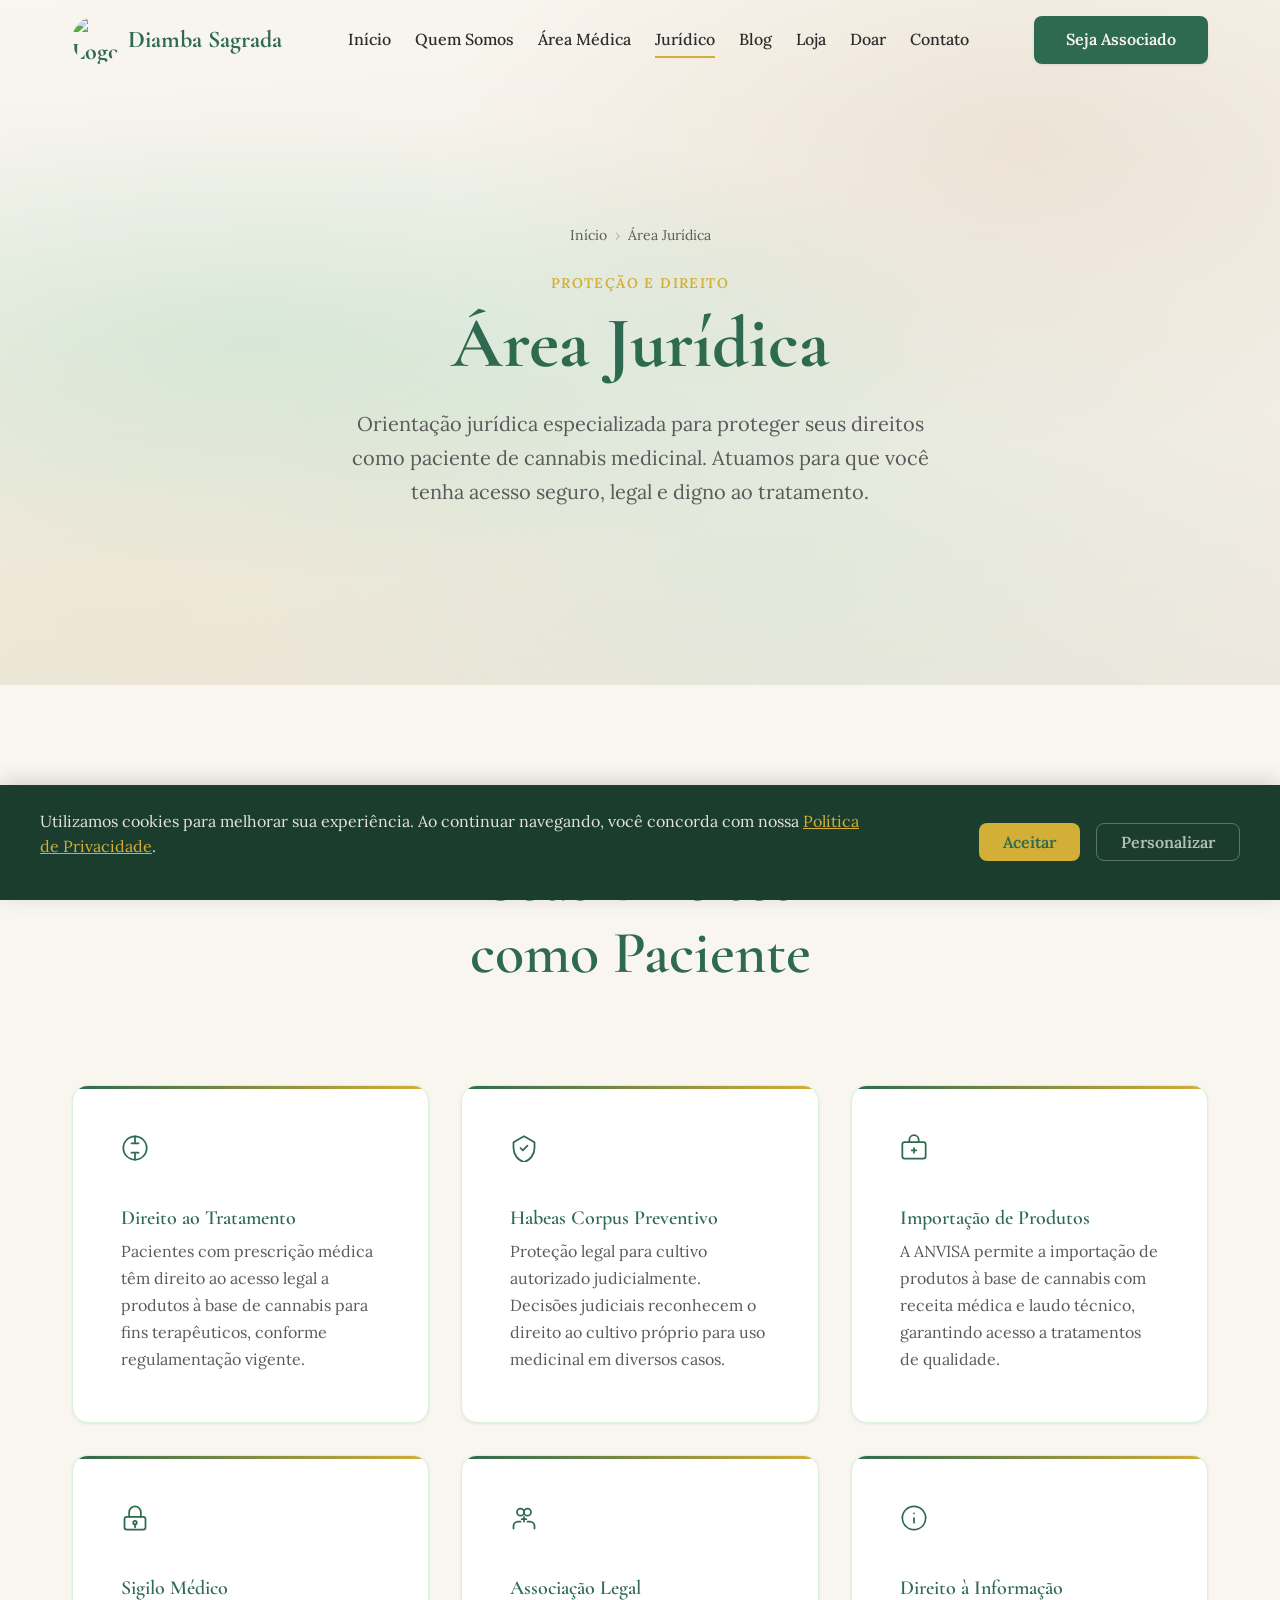
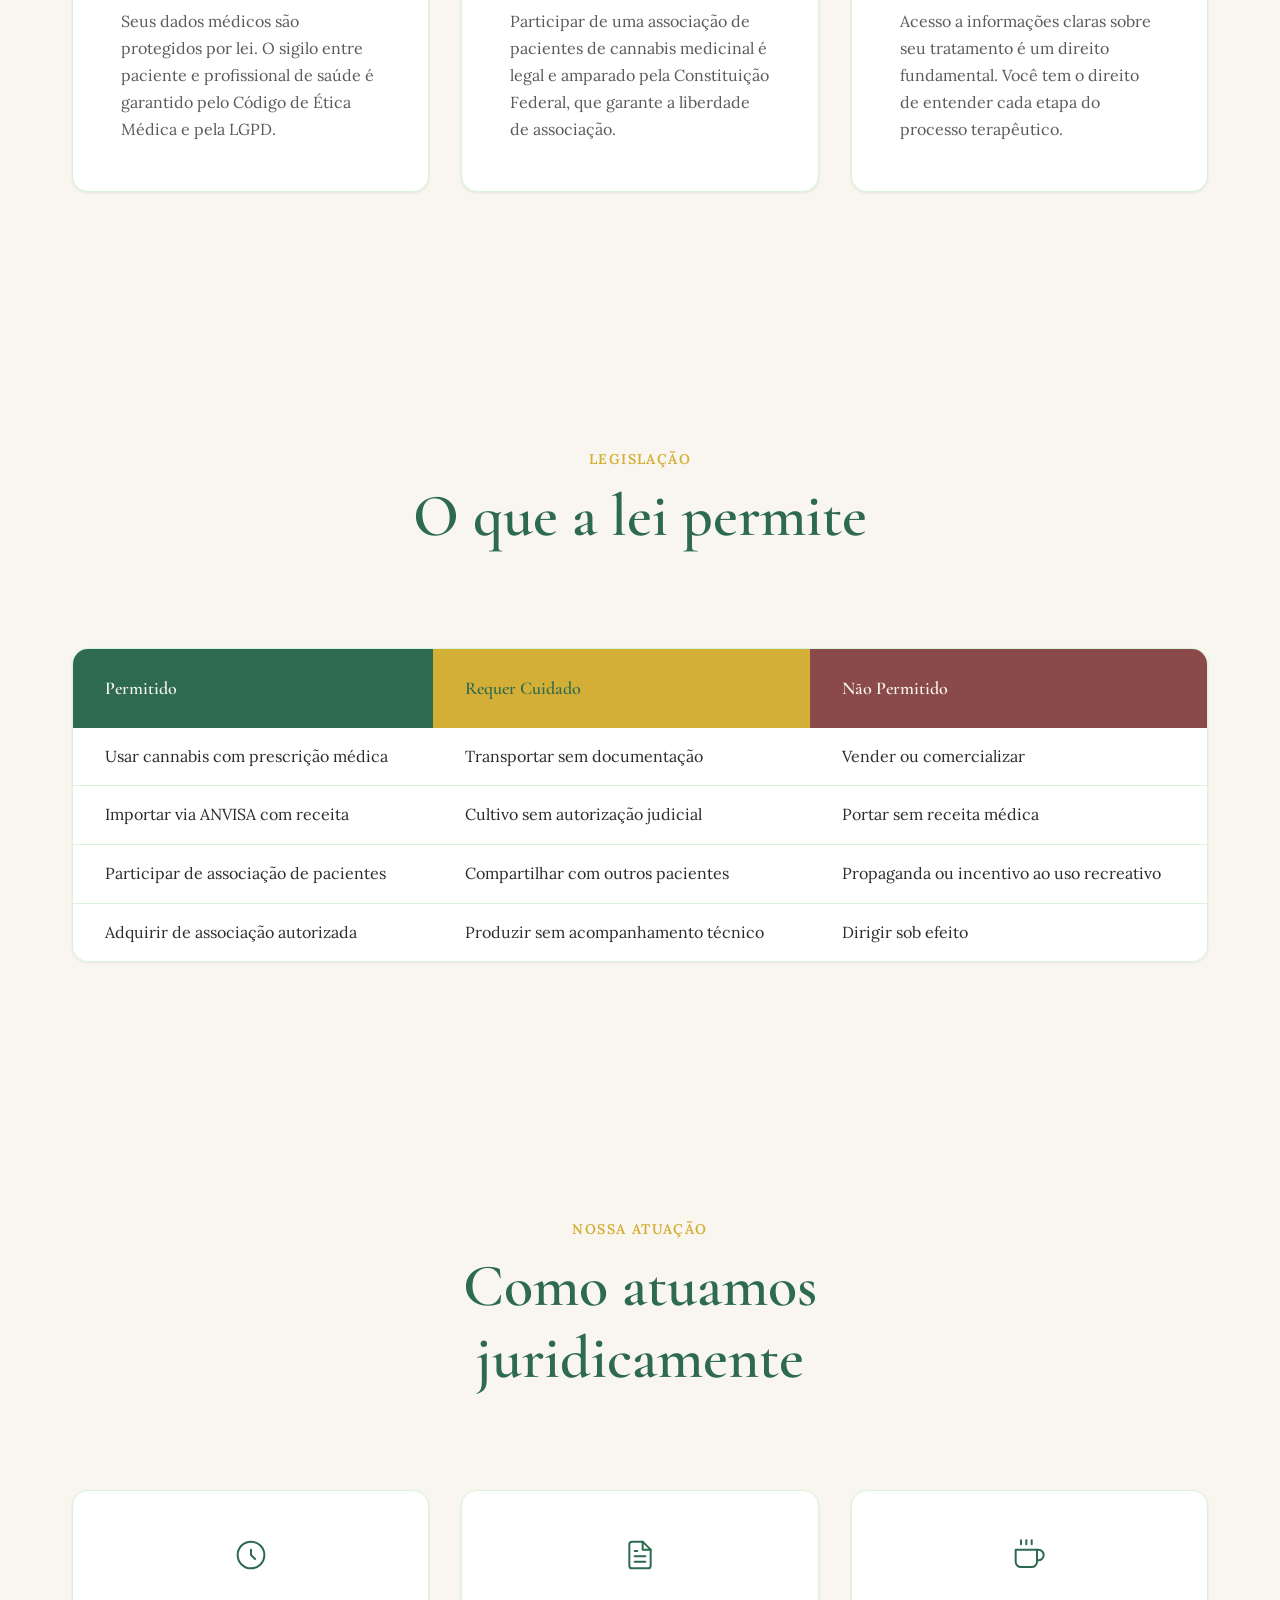
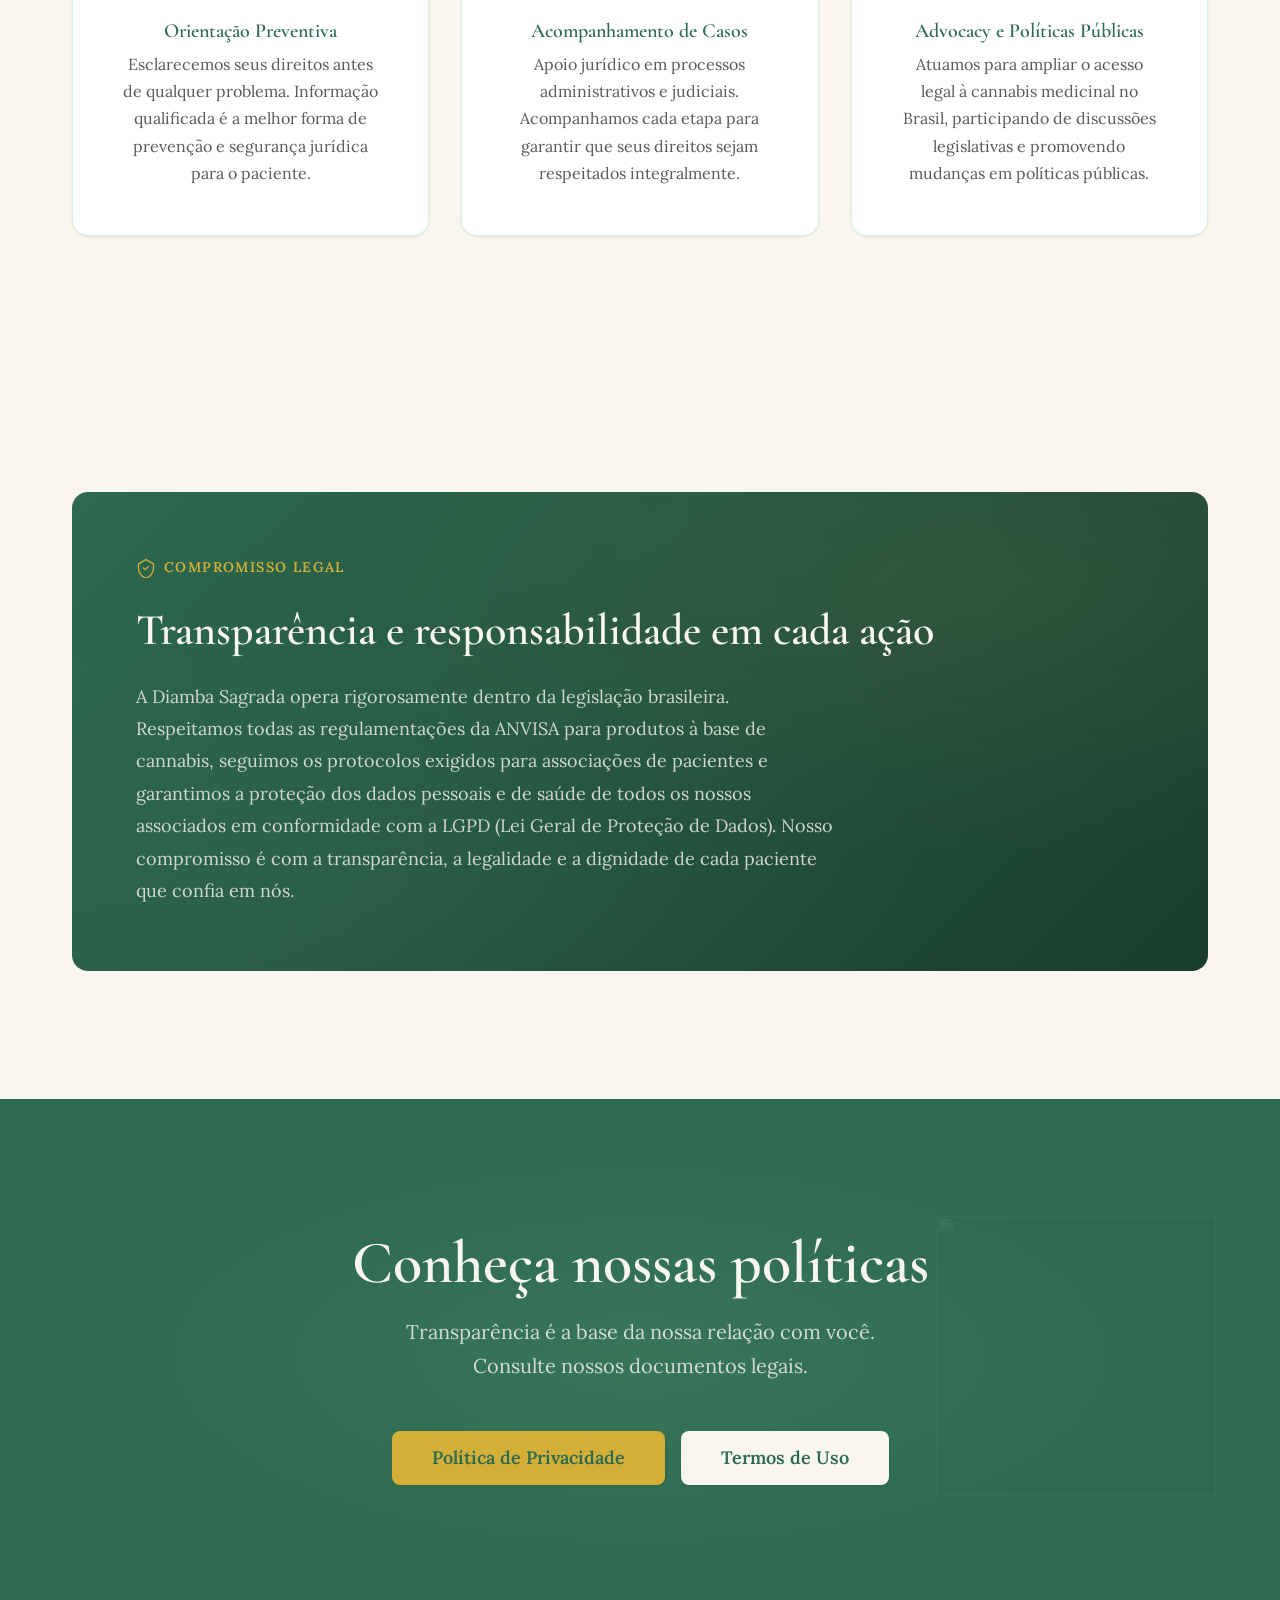
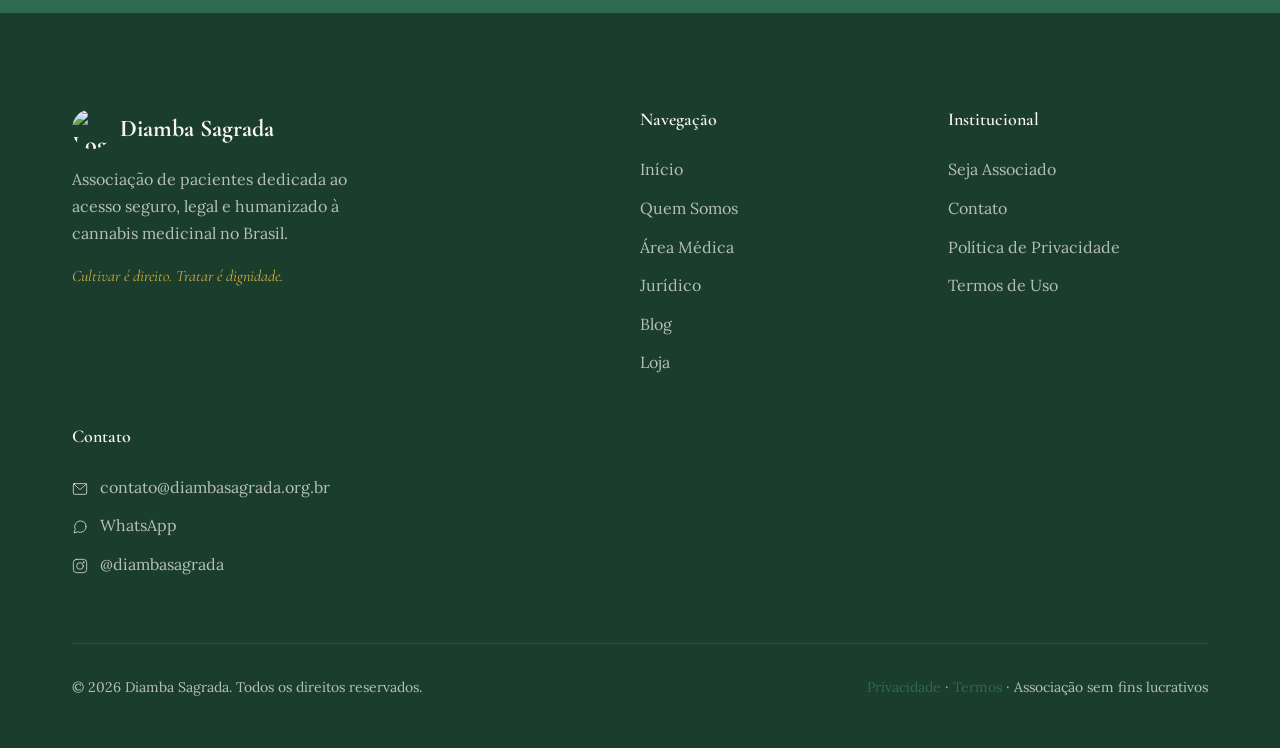
==== area-juridica.html @ 7bc8da8c "feat: link "Doar" no menu de todas as páginas Adiciona o item Doar (desktop e mobile) após Loja na n" ====
<!DOCTYPE html>
<html lang="pt-BR">
<head>
  <meta charset="UTF-8">
  <meta name="viewport" content="width=device-width, initial-scale=1.0">
  <meta name="description" content="Conheça seus direitos como paciente de cannabis medicinal. A Diamba Sagrada oferece orientação jurídica, proteção legal e apoio em processos administrativos e judiciais.">
  <title>Área Jurídica — Diamba Sagrada</title>

  <!-- Google Fonts -->
  <link rel="preconnect" href="https://fonts.googleapis.com">
  <link rel="preconnect" href="https://fonts.gstatic.com" crossorigin>
  <link href="https://fonts.googleapis.com/css2?family=Cormorant+Garamond:ital,wght@0,400;0,600;0,700;1,400;1,600;1,700&family=Lora:ital,wght@0,400;0,500;0,600;1,400;1,500;1,600&display=swap" rel="stylesheet">

  <!-- Stylesheet -->
  <link rel="stylesheet" href="css/style.css">
</head>
<body>

  <!-- ========================================================================
       1. NAVIGATION
       ======================================================================== -->
  <header class="nav" role="banner">
    <div class="nav__inner">
      <a href="index.html" class="nav__logo" aria-label="Diamba Sagrada — Página Inicial">
        <img src="img/logo.png" alt="Logo Diamba Sagrada" width="48" height="48">
        <span>Diamba Sagrada</span>
      </a>
      <div class="nav__links">
        <a href="index.html" class="nav__link">Início</a>
        <a href="quem-somos.html" class="nav__link">Quem Somos</a>
        <a href="area-medica.html" class="nav__link">Área Médica</a>
        <a href="area-juridica.html" class="nav__link nav__link--active" aria-current="page">Jurídico</a>
        <a href="blog.html" class="nav__link">Blog</a>
        <a href="produtos.html" class="nav__link">Loja</a>
        <a href="doar.html" class="nav__link">Doar</a>
        <a href="contato.html" class="nav__link">Contato</a>
      </div>
      <a href="seja-associado.html" class="btn btn--primary nav__cta">Seja Associado</a>
      <button class="nav__toggle" aria-label="Abrir menu" aria-expanded="false" aria-controls="mobile-menu">
        <span></span><span></span><span></span>
      </button>
    </div>
    <div class="nav__mobile" id="mobile-menu" role="dialog" aria-label="Menu de navegação">
      <a href="index.html">Início</a>
      <a href="quem-somos.html">Quem Somos</a>
      <a href="area-medica.html">Área Médica</a>
      <a href="area-juridica.html">Jurídico</a>
      <a href="blog.html">Blog</a>
      <a href="produtos.html">Loja</a>
      <a href="doar.html">Doar</a>
      <a href="contato.html">Contato</a>
      <a href="seja-associado.html" class="btn btn--gold">Seja Associado</a>
    </div>
  </header>

  <main>

    <!-- ========================================================================
         2. INTERNAL HERO
         ======================================================================== -->
    <section class="hero hero--internal">
      <div class="hero__bg" aria-hidden="true"></div>

      <div class="hero__content">
        <!-- Breadcrumb -->
        <nav class="breadcrumb page-enter" aria-label="Breadcrumb">
          <a href="index.html">Início</a>
          <span class="breadcrumb__sep" aria-hidden="true">&rsaquo;</span>
          <span aria-current="page">Área Jurídica</span>
        </nav>

        <span class="section__overline page-enter page-enter--delay-1">Proteção e Direito</span>
        <h1 class="hero__title page-enter page-enter--delay-1">Área Jurídica</h1>
        <p class="hero__subtitle page-enter page-enter--delay-2">Orientação jurídica especializada para proteger seus direitos como paciente de cannabis medicinal. Atuamos para que você tenha acesso seguro, legal e digno ao tratamento.</p>
      </div>
    </section>

    <!-- ========================================================================
         3. SEUS DIREITOS
         ======================================================================== -->
    <section class="section" aria-labelledby="direitos-title">
      <div class="container">
        <div class="section__header reveal">
          <span class="section__overline">Conheça seus direitos</span>
          <h2 class="section__title" id="direitos-title">Seus Direitos como Paciente</h2>
        </div>

        <div class="direitos-grid stagger">

          <!-- Direito 1: Direito ao Tratamento -->
          <article class="direito-card reveal">
            <div class="direito-card__icon" aria-hidden="true">
              <svg viewBox="0 0 24 24" width="28" height="28" fill="none" stroke="currentColor" stroke-width="1.5" stroke-linecap="round" stroke-linejoin="round">
                <path d="M12 2v6M12 16v6M9 8h6M9 16h6"/>
                <circle cx="12" cy="12" r="10"/>
              </svg>
            </div>
            <h3 class="direito-card__title">Direito ao Tratamento</h3>
            <p class="direito-card__text">Pacientes com prescrição médica têm direito ao acesso legal a produtos à base de cannabis para fins terapêuticos, conforme regulamentação vigente.</p>
          </article>

          <!-- Direito 2: Habeas Corpus Preventivo -->
          <article class="direito-card reveal">
            <div class="direito-card__icon" aria-hidden="true">
              <svg viewBox="0 0 24 24" width="28" height="28" fill="none" stroke="currentColor" stroke-width="1.5" stroke-linecap="round" stroke-linejoin="round">
                <path d="M12 2L3 7v5c0 5.55 3.84 10.74 9 12 5.16-1.26 9-6.45 9-12V7l-9-5z"/>
                <path d="M9 12l2 2 4-4"/>
              </svg>
            </div>
            <h3 class="direito-card__title">Habeas Corpus Preventivo</h3>
            <p class="direito-card__text">Proteção legal para cultivo autorizado judicialmente. Decisões judiciais reconhecem o direito ao cultivo próprio para uso medicinal em diversos casos.</p>
          </article>

          <!-- Direito 3: Importação de Produtos -->
          <article class="direito-card reveal">
            <div class="direito-card__icon" aria-hidden="true">
              <svg viewBox="0 0 24 24" width="28" height="28" fill="none" stroke="currentColor" stroke-width="1.5" stroke-linecap="round" stroke-linejoin="round">
                <rect x="2" y="7" width="20" height="14" rx="2"/>
                <path d="M16 7V5a4 4 0 0 0-8 0v2"/>
                <path d="M12 12v4"/>
                <path d="M10 14h4"/>
              </svg>
            </div>
            <h3 class="direito-card__title">Importação de Produtos</h3>
            <p class="direito-card__text">A ANVISA permite a importação de produtos à base de cannabis com receita médica e laudo técnico, garantindo acesso a tratamentos de qualidade.</p>
          </article>

          <!-- Direito 4: Sigilo Médico -->
          <article class="direito-card reveal">
            <div class="direito-card__icon" aria-hidden="true">
              <svg viewBox="0 0 24 24" width="28" height="28" fill="none" stroke="currentColor" stroke-width="1.5" stroke-linecap="round" stroke-linejoin="round">
                <rect x="3" y="11" width="18" height="11" rx="2" ry="2"/>
                <path d="M7 11V7a5 5 0 0 1 10 0v4"/>
                <circle cx="12" cy="16" r="1.5"/>
                <path d="M12 17.5V20"/>
              </svg>
            </div>
            <h3 class="direito-card__title">Sigilo Médico</h3>
            <p class="direito-card__text">Seus dados médicos são protegidos por lei. O sigilo entre paciente e profissional de saúde é garantido pelo Código de Ética Médica e pela LGPD.</p>
          </article>

          <!-- Direito 5: Associação Legal -->
          <article class="direito-card reveal">
            <div class="direito-card__icon" aria-hidden="true">
              <svg viewBox="0 0 24 24" width="28" height="28" fill="none" stroke="currentColor" stroke-width="1.5" stroke-linecap="round" stroke-linejoin="round">
                <circle cx="9" cy="7" r="3"/>
                <circle cx="15" cy="7" r="3"/>
                <path d="M3 21v-2a4 4 0 0 1 4-4h2"/>
                <path d="M15 15h2a4 4 0 0 1 4 4v2"/>
                <path d="M12 11v4"/>
                <path d="M10 13h4"/>
              </svg>
            </div>
            <h3 class="direito-card__title">Associação Legal</h3>
            <p class="direito-card__text">Participar de uma associação de pacientes de cannabis medicinal é legal e amparado pela Constituição Federal, que garante a liberdade de associação.</p>
          </article>

          <!-- Direito 6: Direito à Informação -->
          <article class="direito-card reveal">
            <div class="direito-card__icon" aria-hidden="true">
              <svg viewBox="0 0 24 24" width="28" height="28" fill="none" stroke="currentColor" stroke-width="1.5" stroke-linecap="round" stroke-linejoin="round">
                <circle cx="12" cy="12" r="10"/>
                <path d="M12 16v-4"/>
                <path d="M12 8h.01"/>
              </svg>
            </div>
            <h3 class="direito-card__title">Direito à Informação</h3>
            <p class="direito-card__text">Acesso a informações claras sobre seu tratamento é um direito fundamental. Você tem o direito de entender cada etapa do processo terapêutico.</p>
          </article>

        </div>
      </div>
    </section>

    <!-- ========================================================================
         4. O QUE A LEI PERMITE
         ======================================================================== -->
    <section class="section" aria-labelledby="lei-title">
      <div class="container">
        <div class="section__header reveal">
          <span class="section__overline">Legislação</span>
          <h2 class="section__title" id="lei-title">O que a lei permite</h2>
        </div>

        <div class="lei-table-wrap reveal">
          <table class="lei-table" role="table">
            <thead>
              <tr>
                <th scope="col">Permitido</th>
                <th scope="col">Requer Cuidado</th>
                <th scope="col">Não Permitido</th>
              </tr>
            </thead>
            <tbody>
              <tr>
                <td>Usar cannabis com prescrição médica</td>
                <td>Transportar sem documentação</td>
                <td>Vender ou comercializar</td>
              </tr>
              <tr>
                <td>Importar via ANVISA com receita</td>
                <td>Cultivo sem autorização judicial</td>
                <td>Portar sem receita médica</td>
              </tr>
              <tr>
                <td>Participar de associação de pacientes</td>
                <td>Compartilhar com outros pacientes</td>
                <td>Propaganda ou incentivo ao uso recreativo</td>
              </tr>
              <tr>
                <td>Adquirir de associação autorizada</td>
                <td>Produzir sem acompanhamento técnico</td>
                <td>Dirigir sob efeito</td>
              </tr>
            </tbody>
          </table>
        </div>
      </div>
    </section>

    <!-- ========================================================================
         5. COMO ATUAMOS JURIDICAMENTE
         ======================================================================== -->
    <section class="section" aria-labelledby="atuacao-title">
      <div class="container">
        <div class="section__header reveal">
          <span class="section__overline">Nossa Atuação</span>
          <h2 class="section__title" id="atuacao-title">Como atuamos juridicamente</h2>
        </div>

        <div class="atuacao-grid stagger">

          <!-- Atuação 1: Orientação Preventiva -->
          <article class="atuacao-item reveal">
            <div class="atuacao-item__icon" aria-hidden="true">
              <svg viewBox="0 0 24 24" width="32" height="32" fill="none" stroke="currentColor" stroke-width="1.5" stroke-linecap="round" stroke-linejoin="round">
                <circle cx="12" cy="12" r="10"/>
                <path d="M12 8v4l3 3"/>
              </svg>
            </div>
            <h3 class="atuacao-item__title">Orientação Preventiva</h3>
            <p class="atuacao-item__text">Esclarecemos seus direitos antes de qualquer problema. Informação qualificada é a melhor forma de prevenção e segurança jurídica para o paciente.</p>
          </article>

          <!-- Atuação 2: Acompanhamento de Casos -->
          <article class="atuacao-item reveal">
            <div class="atuacao-item__icon" aria-hidden="true">
              <svg viewBox="0 0 24 24" width="32" height="32" fill="none" stroke="currentColor" stroke-width="1.5" stroke-linecap="round" stroke-linejoin="round">
                <path d="M14 2H6a2 2 0 0 0-2 2v16a2 2 0 0 0 2 2h12a2 2 0 0 0 2-2V8z"/>
                <polyline points="14 2 14 8 20 8"/>
                <line x1="16" y1="13" x2="8" y2="13"/>
                <line x1="16" y1="17" x2="8" y2="17"/>
                <polyline points="10 9 9 9 8 9"/>
              </svg>
            </div>
            <h3 class="atuacao-item__title">Acompanhamento de Casos</h3>
            <p class="atuacao-item__text">Apoio jurídico em processos administrativos e judiciais. Acompanhamos cada etapa para garantir que seus direitos sejam respeitados integralmente.</p>
          </article>

          <!-- Atuação 3: Advocacy e Políticas Públicas -->
          <article class="atuacao-item reveal">
            <div class="atuacao-item__icon" aria-hidden="true">
              <svg viewBox="0 0 24 24" width="32" height="32" fill="none" stroke="currentColor" stroke-width="1.5" stroke-linecap="round" stroke-linejoin="round">
                <path d="M18 8h1a4 4 0 0 1 0 8h-1"/>
                <path d="M2 8h16v9a4 4 0 0 1-4 4H6a4 4 0 0 1-4-4V8z"/>
                <line x1="6" y1="1" x2="6" y2="4"/>
                <line x1="10" y1="1" x2="10" y2="4"/>
                <line x1="14" y1="1" x2="14" y2="4"/>
              </svg>
            </div>
            <h3 class="atuacao-item__title">Advocacy e Políticas Públicas</h3>
            <p class="atuacao-item__text">Atuamos para ampliar o acesso legal à cannabis medicinal no Brasil, participando de discussões legislativas e promovendo mudanças em políticas públicas.</p>
          </article>

        </div>
      </div>
    </section>

    <!-- ========================================================================
         6. COMPLIANCE E LEGALIDADE
         ======================================================================== -->
    <section class="section" aria-labelledby="compliance-title">
      <div class="container">
        <div class="compliance-block reveal">
          <div class="compliance-block__content">
            <span class="compliance-block__overline">
              <svg viewBox="0 0 24 24" width="18" height="18" fill="none" stroke="currentColor" stroke-width="1.5" stroke-linecap="round" stroke-linejoin="round" aria-hidden="true">
                <path d="M12 2L3 7v5c0 5.55 3.84 10.74 9 12 5.16-1.26 9-6.45 9-12V7l-9-5z"/>
                <path d="M9 12l2 2 4-4"/>
              </svg>
              Compromisso Legal
            </span>
            <h3 id="compliance-title">Transparência e responsabilidade em cada ação</h3>
            <p>A Diamba Sagrada opera rigorosamente dentro da legislação brasileira. Respeitamos todas as regulamentações da ANVISA para produtos à base de cannabis, seguimos os protocolos exigidos para associações de pacientes e garantimos a proteção dos dados pessoais e de saúde de todos os nossos associados em conformidade com a LGPD (Lei Geral de Proteção de Dados). Nosso compromisso é com a transparência, a legalidade e a dignidade de cada paciente que confia em nós.</p>
          </div>
        </div>
      </div>
    </section>

    <!-- ========================================================================
         7. CTA SECTION
         ======================================================================== -->
    <section class="section cta-final">
      <div class="cta-final__bg" aria-hidden="true"></div>
      <div class="cta-final__watermark" aria-hidden="true">
        <img src="img/marca-dagua-branca.png" alt="" loading="lazy">
      </div>
      <div class="container">
        <div class="cta-final__content reveal">
          <h2>Conheça nossas políticas</h2>
          <p>Transparência é a base da nossa relação com você. Consulte nossos documentos legais.</p>
          <div class="btn-group" style="justify-content:center">
            <a href="privacidade.html" class="btn btn--gold btn--lg">Política de Privacidade</a>
            <a href="termos.html" class="btn btn--light btn--lg">Termos de Uso</a>
          </div>
        </div>
      </div>
    </section>

  </main>

  <!-- ========================================================================
       8. FOOTER
       ======================================================================== -->
  <footer class="footer" role="contentinfo">
    <div class="container">
      <div class="footer__grid">

        <!-- Brand -->
        <div class="footer__brand">
          <a href="index.html" class="footer__logo" aria-label="Diamba Sagrada — Página Inicial">
            <img src="img/logo.png" alt="Logo Diamba Sagrada" width="40" height="40">
            <span>Diamba Sagrada</span>
          </a>
          <p class="footer__desc">Associação de pacientes dedicada ao acesso seguro, legal e humanizado à cannabis medicinal no Brasil.</p>
          <p class="footer__slogan">Cultivar é direito. Tratar é dignidade.</p>
        </div>

        <!-- Navegação -->
        <div class="footer__nav">
          <h4 class="footer__heading">Navegação</h4>
          <ul class="footer__list">
            <li><a href="index.html" class="footer__link">Início</a></li>
            <li><a href="quem-somos.html" class="footer__link">Quem Somos</a></li>
            <li><a href="area-medica.html" class="footer__link">Área Médica</a></li>
            <li><a href="area-juridica.html" class="footer__link">Jurídico</a></li>
            <li><a href="blog.html" class="footer__link">Blog</a></li>
            <li><a href="produtos.html" class="footer__link">Loja</a></li>
          </ul>
        </div>

        <!-- Institucional -->
        <div>
          <h4 class="footer__heading">Institucional</h4>
          <ul class="footer__list">
            <li><a href="seja-associado.html" class="footer__link">Seja Associado</a></li>
            <li><a href="contato.html" class="footer__link">Contato</a></li>
            <li><a href="privacidade.html" class="footer__link">Política de Privacidade</a></li>
            <li><a href="termos.html" class="footer__link">Termos de Uso</a></li>
          </ul>
        </div>

        <!-- Contato -->
        <div class="footer__contact">
          <h4 class="footer__heading">Contato</h4>
          <ul class="footer__list">
            <li>
              <a href="mailto:contato@diambasagrada.org.br" class="footer__link">
                <svg viewBox="0 0 24 24" width="16" height="16" fill="none" stroke="currentColor" stroke-width="1.5" stroke-linecap="round" stroke-linejoin="round" aria-hidden="true" style="vertical-align: middle; margin-right: 0.5rem;">
                  <rect x="2" y="4" width="20" height="16" rx="2"/>
                  <path d="M22 4L12 13 2 4"/>
                </svg>
                contato@diambasagrada.org.br
              </a>
            </li>
            <li>
              <a href="https://wa.me/5500000000000" target="_blank" rel="noopener noreferrer" class="footer__link" aria-label="WhatsApp da Diamba Sagrada">
                <svg viewBox="0 0 24 24" width="16" height="16" fill="none" stroke="currentColor" stroke-width="1.5" stroke-linecap="round" stroke-linejoin="round" aria-hidden="true" style="vertical-align: middle; margin-right: 0.5rem;">
                  <path d="M21 11.5a8.38 8.38 0 0 1-.9 3.8 8.5 8.5 0 0 1-7.6 4.7 8.38 8.38 0 0 1-3.8-.9L3 21l1.9-5.7a8.38 8.38 0 0 1-.9-3.8 8.5 8.5 0 0 1 4.7-7.6 8.38 8.38 0 0 1 3.8-.9h.5a8.48 8.48 0 0 1 8 8v.5z"/>
                </svg>
                WhatsApp
              </a>
            </li>
            <li>
              <a href="https://www.instagram.com/diambasagrada" target="_blank" rel="noopener noreferrer" class="footer__link" aria-label="Instagram da Diamba Sagrada">
                <svg viewBox="0 0 24 24" width="16" height="16" fill="none" stroke="currentColor" stroke-width="1.5" stroke-linecap="round" stroke-linejoin="round" aria-hidden="true" style="vertical-align: middle; margin-right: 0.5rem;">
                  <rect x="2" y="2" width="20" height="20" rx="5"/>
                  <circle cx="12" cy="12" r="5"/>
                  <circle cx="17.5" cy="6.5" r="1.5" fill="currentColor" stroke="none"/>
                </svg>
                @diambasagrada
              </a>
            </li>
          </ul>
        </div>

      </div>

      <!-- LGPD Links + Bottom Bar -->
      <div class="footer__bottom">
        <p>&copy; 2026 Diamba Sagrada. Todos os direitos reservados.</p>
        <p>
          <a href="privacidade.html" class="footer__link">Privacidade</a> &middot;
          <a href="termos.html" class="footer__link">Termos</a> &middot;
          Associação sem fins lucrativos
        </p>
      </div>
    </div>
  </footer>

  <!-- ========================================================================
       9. GLOBAL ELEMENTS
       ======================================================================== -->

  <!-- Back to Top -->
  <button class="back-to-top" aria-label="Voltar ao topo">
    <svg viewBox="0 0 24 24" width="22" height="22" fill="none" stroke="currentColor" stroke-width="2" stroke-linecap="round" stroke-linejoin="round" aria-hidden="true">
      <polyline points="18 15 12 9 6 15"/>
    </svg>
  </button>

  <!-- WhatsApp Float -->
  <div class="whatsapp-float">
    <a href="https://wa.me/5500000000000" target="_blank" rel="noopener noreferrer" class="whatsapp-float__btn" aria-label="Fale conosco pelo WhatsApp">
      <svg viewBox="0 0 24 24" width="28" height="28" fill="currentColor" aria-hidden="true">
        <path d="M17.472 14.382c-.297-.149-1.758-.867-2.03-.967-.273-.099-.471-.148-.67.15-.197.297-.767.966-.94 1.164-.173.199-.347.223-.644.075-.297-.15-1.255-.463-2.39-1.475-.883-.788-1.48-1.761-1.653-2.059-.173-.297-.018-.458.13-.606.134-.133.298-.347.446-.52.149-.174.198-.298.298-.497.099-.198.05-.371-.025-.52-.075-.149-.669-1.612-.916-2.207-.242-.579-.487-.5-.669-.51-.173-.008-.371-.01-.57-.01-.198 0-.52.074-.792.372-.272.297-1.04 1.016-1.04 2.479 0 1.462 1.065 2.875 1.213 3.074.149.198 2.096 3.2 5.077 4.487.709.306 1.262.489 1.694.625.712.227 1.36.195 1.871.118.571-.085 1.758-.719 2.006-1.413.248-.694.248-1.289.173-1.413-.074-.124-.272-.198-.57-.347m-5.421 7.403h-.004a9.87 9.87 0 0 1-5.031-1.378l-.361-.214-3.741.982.998-3.648-.235-.374a9.86 9.86 0 0 1-1.51-5.26c.001-5.45 4.436-9.884 9.888-9.884 2.64 0 5.122 1.03 6.988 2.898a9.825 9.825 0 0 1 2.893 6.994c-.003 5.45-4.437 9.884-9.885 9.884m8.413-18.297A11.815 11.815 0 0 0 12.05 0C5.495 0 .16 5.335.157 11.892c0 2.096.547 4.142 1.588 5.945L.057 24l6.305-1.654a11.882 11.882 0 0 0 5.683 1.448h.005c6.554 0 11.89-5.335 11.893-11.893a11.821 11.821 0 0 0-3.48-8.413z"/>
      </svg>
    </a>
    <span class="whatsapp-float__label">Fale conosco</span>
  </div>

  <!-- Cookie Consent -->
  <div class="cookie-consent" role="dialog" aria-label="Consentimento de cookies" aria-describedby="cookie-text">
    <div class="cookie-consent__inner">
      <p class="cookie-consent__text" id="cookie-text">
        Utilizamos cookies para melhorar sua experiência. Ao continuar navegando, você concorda com nossa
        <a href="privacidade.html">Política de Privacidade</a>.
      </p>
      <div class="cookie-consent__actions">
        <button class="cookie-consent__btn cookie-consent__btn--accept" type="button">Aceitar</button>
        <button class="cookie-consent__btn cookie-consent__btn--customize" type="button">Personalizar</button>
      </div>
    </div>
  </div>

  <!-- JavaScript -->
  <script src="js/main.js"></script>
</body>
</html>
---- css/style.css ----
/* ==========================================================================
   DIAMBA SAGRADA — Design System & Styles
   Institutional site for a medical cannabis patient association (Brazil)

   Aesthetic: Organic / Natural / Sacred — like a healing garden
   Palette: Deep green, light green, off-white, earth/beige, soft gold
   Typography: Cormorant Garamond (display) + Lora (body)
   ========================================================================== */

/* --------------------------------------------------------------------------
   0. CSS CUSTOM PROPERTIES (Design Tokens)
   -------------------------------------------------------------------------- */
:root {
  /* Colors */
  --color-green-deep: #2D6A4F;
  --color-green-mid: #40916C;
  --color-green-light: #95D5B2;
  --color-green-pale: #D8F3DC;
  --color-offwhite: #F9F6F0;
  --color-earth: #C8A882;
  --color-earth-light: #DEC4A6;
  --color-gold: #D4AF37;
  --color-gold-soft: #E8D48B;
  --color-text: #2C2C2C;
  --color-text-light: #5A5A5A;
  --color-text-inverse: #F9F6F0;
  --color-overlay: rgba(45, 106, 79, 0.85);

  /* Typography */
  --font-display: 'Cormorant Garamond', 'Georgia', serif;
  --font-body: 'Lora', 'Libre Baskerville', serif;

  /* Font sizes — fluid scale */
  --text-xs: clamp(0.75rem, 0.7rem + 0.25vw, 0.875rem);
  --text-sm: clamp(0.875rem, 0.8rem + 0.35vw, 1rem);
  --text-base: clamp(1rem, 0.925rem + 0.4vw, 1.125rem);
  --text-lg: clamp(1.125rem, 1rem + 0.5vw, 1.25rem);
  --text-xl: clamp(1.25rem, 1.1rem + 0.75vw, 1.5rem);
  --text-2xl: clamp(1.5rem, 1.2rem + 1.5vw, 2rem);
  --text-3xl: clamp(1.875rem, 1.4rem + 2.4vw, 2.75rem);
  --text-4xl: clamp(2.25rem, 1.5rem + 3.75vw, 3.75rem);
  --text-5xl: clamp(2.75rem, 1.8rem + 4.75vw, 4.5rem);

  /* Spacing */
  --space-xs: 0.25rem;
  --space-sm: 0.5rem;
  --space-md: 1rem;
  --space-lg: 1.5rem;
  --space-xl: 2rem;
  --space-2xl: 3rem;
  --space-3xl: 4rem;
  --space-4xl: 6rem;
  --space-5xl: 8rem;

  /* Layout */
  --max-width: 1200px;
  --max-width-narrow: 800px;
  --nav-height: 80px;
  --border-radius: 8px;
  --border-radius-lg: 16px;

  /* Shadows */
  --shadow-sm: 0 1px 3px rgba(0, 0, 0, 0.08);
  --shadow-md: 0 4px 12px rgba(0, 0, 0, 0.1);
  --shadow-lg: 0 8px 30px rgba(0, 0, 0, 0.12);
  --shadow-xl: 0 16px 50px rgba(0, 0, 0, 0.15);

  /* Transitions */
  --ease-out: cubic-bezier(0.25, 0.46, 0.45, 0.94);
  --ease-out-back: cubic-bezier(0.34, 1.56, 0.64, 1);
  --duration-fast: 150ms;
  --duration-base: 200ms;
  --duration-slow: 400ms;
  --duration-reveal: 800ms;

  /* Z-index scale */
  --z-base: 1;
  --z-dropdown: 10;
  --z-sticky: 20;
  --z-overlay: 30;
  --z-modal: 40;
  --z-toast: 50;
}

/* --------------------------------------------------------------------------
   1. RESET & BASE
   -------------------------------------------------------------------------- */
*,
*::before,
*::after {
  box-sizing: border-box;
  margin: 0;
  padding: 0;
}

html {
  scroll-behavior: smooth;
  -webkit-text-size-adjust: 100%;
}

body {
  font-family: var(--font-body);
  font-size: var(--text-base);
  line-height: 1.7;
  color: var(--color-text);
  background-color: var(--color-offwhite);
  -webkit-font-smoothing: antialiased;
  -moz-osx-font-smoothing: grayscale;
  overflow-x: hidden;
}

img {
  max-width: 100%;
  height: auto;
  display: block;
}

a {
  color: var(--color-green-deep);
  text-decoration: none;
  transition: color var(--duration-fast) var(--ease-out);
}

a:hover {
  color: var(--color-gold);
}

a:focus-visible,
button:focus-visible,
input:focus-visible,
textarea:focus-visible,
select:focus-visible {
  outline: 2px solid var(--color-gold);
  outline-offset: 2px;
}

ul, ol {
  list-style: none;
}

button {
  font-family: inherit;
  cursor: pointer;
  border: none;
  background: none;
}

input, textarea, select {
  font-family: inherit;
  font-size: inherit;
}

/* --------------------------------------------------------------------------
   2. TYPOGRAPHY
   -------------------------------------------------------------------------- */
h1, h2, h3, h4, h5, h6 {
  font-family: var(--font-display);
  font-weight: 600;
  line-height: 1.2;
  color: var(--color-green-deep);
  text-wrap: balance;
}

h1 { font-size: var(--text-5xl); }
h2 { font-size: var(--text-4xl); }
h3 { font-size: var(--text-3xl); }
h4 { font-size: var(--text-2xl); }
h5 { font-size: var(--text-xl); }
h6 { font-size: var(--text-lg); }

p {
  text-wrap: pretty;
  margin-bottom: var(--space-md);
}

p:last-child {
  margin-bottom: 0;
}

.text-gold { color: var(--color-gold); }
.text-light { color: var(--color-text-light); }

/* --------------------------------------------------------------------------
   3. LAYOUT UTILITIES
   -------------------------------------------------------------------------- */
.container {
  width: 100%;
  max-width: var(--max-width);
  margin-inline: auto;
  padding-inline: var(--space-xl);
}

.container--narrow {
  max-width: var(--max-width-narrow);
}

.section {
  padding-block: var(--space-5xl);
}

.section--sm {
  padding-block: var(--space-4xl);
}

.grid {
  display: grid;
  gap: var(--space-2xl);
}

.grid--2 { grid-template-columns: 1fr; }
.grid--3 { grid-template-columns: 1fr; }
.grid--4 { grid-template-columns: 1fr; }

@media (min-width: 640px) {
  .grid--2 { grid-template-columns: repeat(2, 1fr); }
  .grid--4 { grid-template-columns: repeat(2, 1fr); }
}

@media (min-width: 768px) {
  .grid--3 { grid-template-columns: repeat(3, 1fr); }
}

@media (min-width: 1024px) {
  .grid--4 { grid-template-columns: repeat(4, 1fr); }
}

.flex-center {
  display: flex;
  align-items: center;
  justify-content: center;
}

.text-center { text-align: center; }

/* --------------------------------------------------------------------------
   4. NAVIGATION
   -------------------------------------------------------------------------- */
.nav {
  position: fixed;
  top: 0;
  left: 0;
  right: 0;
  height: var(--nav-height);
  z-index: var(--z-sticky);
  transition: background-color var(--duration-slow) var(--ease-out),
              box-shadow var(--duration-slow) var(--ease-out);
}

.nav--scrolled {
  background-color: rgba(249, 246, 240, 0.97);
  box-shadow: var(--shadow-sm);
}

.nav__inner {
  display: flex;
  align-items: center;
  justify-content: space-between;
  height: 100%;
  max-width: var(--max-width);
  margin-inline: auto;
  padding-inline: var(--space-xl);
}

.nav__logo {
  display: flex;
  align-items: center;
  gap: var(--space-sm);
  font-family: var(--font-display);
  font-size: var(--text-xl);
  font-weight: 700;
  color: var(--color-green-deep);
  transition: color var(--duration-fast) var(--ease-out);
}

.nav__logo svg {
  width: 36px;
  height: 36px;
  flex-shrink: 0;
}

.nav__logo img {
  width: 48px;
  height: 48px;
  border-radius: 50%;
  object-fit: cover;
  flex-shrink: 0;
}

.nav__logo:hover {
  color: var(--color-gold);
}

.nav__links {
  display: none;
  align-items: center;
  gap: var(--space-lg);
}

.nav__link {
  font-family: var(--font-body);
  font-size: var(--text-sm);
  font-weight: 500;
  color: var(--color-text);
  position: relative;
  padding-block: var(--space-xs);
}

.nav__link::after {
  content: '';
  position: absolute;
  bottom: 0;
  left: 0;
  width: 0;
  height: 2px;
  background-color: var(--color-gold);
  transition: width var(--duration-base) var(--ease-out);
}

.nav__link:hover::after,
.nav__link--active::after {
  width: 100%;
}

.nav__link:hover {
  color: var(--color-green-deep);
}

.nav__cta {
  display: none;
}

/* Mobile menu toggle */
.nav__toggle {
  display: flex;
  flex-direction: column;
  gap: 5px;
  padding: var(--space-sm);
  z-index: var(--z-overlay);
}

.nav__toggle span {
  display: block;
  width: 24px;
  height: 2px;
  background-color: var(--color-green-deep);
  transition: transform var(--duration-base) var(--ease-out),
              opacity var(--duration-fast) var(--ease-out);
}

.nav__toggle[aria-expanded="true"] span:nth-child(1) {
  transform: translateY(7px) rotate(45deg);
}

.nav__toggle[aria-expanded="true"] span:nth-child(2) {
  opacity: 0;
}

.nav__toggle[aria-expanded="true"] span:nth-child(3) {
  transform: translateY(-7px) rotate(-45deg);
}

/* Mobile menu */
.nav__mobile {
  position: fixed;
  inset: 0;
  background-color: var(--color-offwhite);
  z-index: var(--z-overlay);
  display: flex;
  flex-direction: column;
  align-items: center;
  justify-content: center;
  gap: var(--space-2xl);
  opacity: 0;
  pointer-events: none;
  transition: opacity var(--duration-slow) var(--ease-out);
}

.nav__mobile--open {
  opacity: 1;
  pointer-events: auto;
}

.nav__mobile a {
  font-family: var(--font-display);
  font-size: var(--text-3xl);
  color: var(--color-green-deep);
  transition: color var(--duration-fast) var(--ease-out);
}

.nav__mobile a:hover {
  color: var(--color-gold);
}

@media (min-width: 1024px) {
  .nav__links {
    display: flex;
  }
  .nav__cta {
    display: inline-flex;
  }
  .nav__toggle {
    display: none;
  }
}

/* --------------------------------------------------------------------------
   5. BUTTONS
   -------------------------------------------------------------------------- */
.btn {
  display: inline-flex;
  align-items: center;
  justify-content: center;
  gap: var(--space-sm);
  font-family: var(--font-body);
  font-size: var(--text-sm);
  font-weight: 600;
  padding: 0.875rem 2rem;
  border-radius: var(--border-radius);
  transition: transform var(--duration-fast) var(--ease-out),
              box-shadow var(--duration-fast) var(--ease-out);
  position: relative;
  overflow: hidden;
  cursor: pointer;
  text-align: center;
  line-height: 1.2;
}

.btn::before {
  content: '';
  position: absolute;
  inset: 0;
  background-color: rgba(255, 255, 255, 0.15);
  transform: translateX(-101%);
  transition: transform var(--duration-slow) var(--ease-out);
}

.btn:hover::before {
  transform: translateX(0);
}

.btn:active {
  transform: scale(0.98);
}

.btn--primary {
  background-color: var(--color-green-deep);
  color: var(--color-text-inverse);
  box-shadow: var(--shadow-sm);
}

.btn--primary:hover {
  color: var(--color-text-inverse);
  box-shadow: var(--shadow-md);
}

.btn--secondary {
  background-color: transparent;
  color: var(--color-green-deep);
  border: 2px solid var(--color-green-deep);
}

.btn--secondary:hover {
  color: var(--color-green-deep);
  box-shadow: var(--shadow-sm);
}

.btn--gold {
  background-color: var(--color-gold);
  color: var(--color-green-deep);
  box-shadow: var(--shadow-sm);
}

.btn--gold:hover {
  color: var(--color-green-deep);
  box-shadow: var(--shadow-md);
}

.btn--light {
  background-color: var(--color-offwhite);
  color: var(--color-green-deep);
  box-shadow: var(--shadow-sm);
}

.btn--light:hover {
  color: var(--color-green-deep);
  box-shadow: var(--shadow-md);
}

.btn--lg {
  padding: 1rem 2.5rem;
  font-size: var(--text-base);
}

.btn-group {
  display: flex;
  flex-wrap: wrap;
  gap: var(--space-md);
}

/* --------------------------------------------------------------------------
   6. CARDS
   -------------------------------------------------------------------------- */
.card {
  background-color: white;
  border-radius: var(--border-radius-lg);
  padding: var(--space-2xl);
  box-shadow: var(--shadow-sm);
  transition: transform var(--duration-base) var(--ease-out),
              box-shadow var(--duration-base) var(--ease-out);
}

.card:hover {
  transform: translateY(-4px);
  box-shadow: var(--shadow-lg);
}

.card__icon {
  width: 64px;
  height: 64px;
  margin-bottom: var(--space-lg);
  color: var(--color-green-deep);
}

.card__title {
  font-family: var(--font-display);
  font-size: var(--text-xl);
  font-weight: 600;
  color: var(--color-green-deep);
  margin-bottom: var(--space-sm);
}

.card__text {
  font-size: var(--text-sm);
  color: var(--color-text-light);
  line-height: 1.7;
}

/* --------------------------------------------------------------------------
   7. HERO SECTION
   -------------------------------------------------------------------------- */
.hero {
  min-height: 100dvh;
  display: flex;
  align-items: center;
  justify-content: center;
  position: relative;
  overflow: hidden;
  padding-top: var(--nav-height);
}

/* ===== Cinematic hero with full-bleed video ===== */
.hero--cinema {
  background: #000;
}

.hero__video {
  position: absolute;
  inset: 0;
  width: 100%;
  height: 100%;
  object-fit: cover;
  object-position: center;
  z-index: 0;
  pointer-events: none;
  will-change: transform;
  animation: heroVideoZoom 18s ease-in-out infinite alternate;
}

@keyframes heroVideoZoom {
  from { transform: scale(1.04); }
  to   { transform: scale(1.12); }
}

.hero__overlay {
  position: absolute;
  inset: 0;
  z-index: 1;
  background:
    radial-gradient(ellipse at 50% 55%, rgba(0,0,0,0.15) 0%, rgba(0,0,0,0.55) 60%, rgba(0,0,0,0.78) 100%),
    linear-gradient(180deg, rgba(0,0,0,0.55) 0%, rgba(0,0,0,0.20) 35%, rgba(0,0,0,0.25) 65%, rgba(0,0,0,0.75) 100%);
  pointer-events: none;
}

.hero--cinema .hero__content {
  position: relative;
  z-index: 2;
  color: #fff;
  text-shadow: 0 2px 30px rgba(0, 0, 0, 0.45);
}

.hero--cinema .hero__title {
  color: #fff;
  font-size: clamp(2.6rem, 6.5vw, 5.25rem);
  letter-spacing: -0.01em;
  font-weight: 600;
  margin-bottom: var(--space-2xl);
}

.hero--cinema .hero__title .accent {
  color: var(--color-gold);
  font-style: italic;
  font-weight: 600;
}

.hero--cinema .btn--gold {
  backdrop-filter: blur(6px);
  -webkit-backdrop-filter: blur(6px);
  box-shadow: 0 12px 40px rgba(0, 0, 0, 0.35);
}

/* Discreet scroll cue */
.hero__scroll {
  position: absolute;
  left: 50%;
  bottom: clamp(1.5rem, 4vh, 3rem);
  transform: translateX(-50%);
  z-index: 2;
  width: 24px;
  height: 38px;
  border: 1px solid rgba(255, 255, 255, 0.55);
  border-radius: 14px;
  display: flex;
  justify-content: center;
  padding-top: 7px;
  text-decoration: none;
}

.hero__scroll span {
  width: 2px;
  height: 7px;
  background: rgba(255, 255, 255, 0.85);
  border-radius: 2px;
  animation: heroScrollDot 1.8s ease-in-out infinite;
}

@keyframes heroScrollDot {
  0%   { transform: translateY(0);    opacity: 1; }
  60%  { transform: translateY(10px); opacity: 0; }
  61%  { transform: translateY(0);    opacity: 0; }
  100% { transform: translateY(0);    opacity: 1; }
}

@media (prefers-reduced-motion: reduce) {
  .hero__video { animation: none; }
  .hero__scroll span { animation: none; }
}

/* Organic texture background using CSS patterns */
.hero__bg {
  position: absolute;
  inset: 0;
  z-index: -1;
  background:
    /* Subtle organic noise via radial gradients */
    radial-gradient(ellipse at 20% 50%, rgba(149, 213, 178, 0.3) 0%, transparent 50%),
    radial-gradient(ellipse at 80% 20%, rgba(200, 168, 130, 0.2) 0%, transparent 40%),
    radial-gradient(ellipse at 60% 80%, rgba(149, 213, 178, 0.15) 0%, transparent 50%),
    radial-gradient(ellipse at 10% 90%, rgba(212, 175, 55, 0.08) 0%, transparent 40%),
    linear-gradient(175deg, var(--color-offwhite) 0%, #EDE8DF 100%);
}

/* Decorative SVG leaf overlay */
.hero__decor {
  position: absolute;
  opacity: 0.06;
  z-index: -1;
  color: var(--color-green-deep);
}

.hero__decor--left {
  top: 10%;
  left: -5%;
  width: 400px;
  height: 400px;
  transform: rotate(-15deg);
}

.hero__decor--right {
  bottom: 5%;
  right: -3%;
  width: 350px;
  height: 350px;
  transform: rotate(20deg);
}

.hero__content {
  text-align: center;
  max-width: 800px;
  padding: var(--space-2xl);
}

.hero__badge {
  display: inline-flex;
  align-items: center;
  gap: var(--space-sm);
  font-family: var(--font-body);
  font-size: var(--text-xs);
  font-weight: 500;
  color: var(--color-green-deep);
  background-color: var(--color-green-pale);
  padding: var(--space-xs) var(--space-lg);
  border-radius: 100px;
  margin-bottom: var(--space-2xl);
  letter-spacing: 0.02em;
}

.hero__badge svg {
  width: 16px;
  height: 16px;
}

.hero__title {
  font-size: var(--text-5xl);
  color: var(--color-green-deep);
  margin-bottom: var(--space-lg);
  font-weight: 700;
  line-height: 1.1;
}

.hero__title .accent {
  color: var(--color-gold);
  font-style: italic;
}

.hero__subtitle {
  font-size: var(--text-lg);
  color: var(--color-text-light);
  margin-bottom: var(--space-2xl);
  max-width: 600px;
  margin-inline: auto;
  line-height: 1.7;
}

.hero__disclaimer {
  margin-top: var(--space-2xl);
  font-size: var(--text-xs);
  color: var(--color-text-light);
  opacity: 0.7;
  font-style: italic;
}

/* Internal page hero (shorter) */
.hero--internal {
  min-height: auto;
  padding-block: var(--space-5xl);
  padding-top: calc(var(--nav-height) + var(--space-4xl));
}

.hero--internal .hero__content {
  max-width: 700px;
}

.breadcrumb {
  display: flex;
  align-items: center;
  gap: var(--space-sm);
  font-size: var(--text-xs);
  color: var(--color-text-light);
  margin-bottom: var(--space-lg);
  justify-content: center;
}

.breadcrumb a {
  color: var(--color-text-light);
}

.breadcrumb a:hover {
  color: var(--color-green-deep);
}

.breadcrumb__sep {
  opacity: 0.4;
}

/* --------------------------------------------------------------------------
   8. PILLAR / FEATURE CARDS
   -------------------------------------------------------------------------- */
.pillars {
  background-color: white;
}

.section__header {
  text-align: center;
  max-width: 600px;
  margin-inline: auto;
  margin-bottom: var(--space-4xl);
}

.section__overline {
  display: block;
  font-family: var(--font-body);
  font-size: var(--text-xs);
  font-weight: 600;
  color: var(--color-gold);
  text-transform: uppercase;
  letter-spacing: 0.1em;
  margin-bottom: var(--space-sm);
}

.section__title {
  margin-bottom: var(--space-md);
}

.section__desc {
  color: var(--color-text-light);
  font-size: var(--text-base);
}

/* --------------------------------------------------------------------------
   9. INTEGRATIVE VISION SECTION
   -------------------------------------------------------------------------- */
.vision {
  position: relative;
  overflow: hidden;
}

.vision__bg {
  position: absolute;
  inset: 0;
  z-index: -1;
  background:
    radial-gradient(ellipse at 70% 30%, rgba(149, 213, 178, 0.15) 0%, transparent 50%),
    radial-gradient(ellipse at 30% 70%, rgba(200, 168, 130, 0.1) 0%, transparent 50%);
}

.vision__grid {
  display: grid;
  grid-template-columns: 1fr;
  gap: var(--space-3xl);
  align-items: center;
}

@media (min-width: 768px) {
  .vision__grid {
    grid-template-columns: 1fr 1fr;
  }
}

.vision__text h2 {
  margin-bottom: var(--space-lg);
}

.vision__text p {
  color: var(--color-text-light);
  font-size: var(--text-base);
  line-height: 1.8;
}

.vision__graphic {
  display: flex;
  justify-content: center;
}

.triad {
  display: grid;
  grid-template-columns: repeat(2, 1fr);
  gap: var(--space-lg);
  max-width: 360px;
}

.triad__item {
  display: flex;
  flex-direction: column;
  align-items: center;
  text-align: center;
  padding: var(--space-xl);
  border-radius: var(--border-radius-lg);
  background-color: white;
  box-shadow: var(--shadow-sm);
  transition: transform var(--duration-base) var(--ease-out),
              box-shadow var(--duration-base) var(--ease-out);
}

.triad__item:hover {
  transform: translateY(-4px);
  box-shadow: var(--shadow-md);
}

.triad__item:last-child {
  grid-column: 1 / -1;
  max-width: 200px;
  margin-inline: auto;
}

.triad__icon {
  width: 48px;
  height: 48px;
  color: var(--color-green-deep);
  margin-bottom: var(--space-sm);
}

.triad__label {
  font-family: var(--font-display);
  font-size: var(--text-lg);
  font-weight: 600;
  color: var(--color-green-deep);
}

/* --------------------------------------------------------------------------
   10. PATIENT JOURNEY / TIMELINE
   -------------------------------------------------------------------------- */
.journey {
  background-color: white;
}

.timeline {
  position: relative;
  display: flex;
  flex-direction: column;
  gap: var(--space-2xl);
  padding-left: var(--space-2xl);
}

/* Vertical line for mobile */
.timeline::before {
  content: '';
  position: absolute;
  top: 0;
  bottom: 0;
  left: 7px;
  width: 2px;
  background-color: var(--color-green-light);
}

.timeline__step {
  position: relative;
  padding-left: var(--space-xl);
}

.timeline__dot {
  position: absolute;
  left: calc(-1 * var(--space-2xl) + 0px);
  top: 4px;
  width: 16px;
  height: 16px;
  border-radius: 50%;
  background-color: var(--color-green-deep);
  border: 3px solid var(--color-green-pale);
  z-index: var(--z-base);
}

.timeline__number {
  font-family: var(--font-display);
  font-size: var(--text-xs);
  font-weight: 700;
  color: var(--color-gold);
  margin-bottom: var(--space-xs);
}

.timeline__title {
  font-family: var(--font-display);
  font-size: var(--text-xl);
  font-weight: 600;
  color: var(--color-green-deep);
  margin-bottom: var(--space-xs);
}

.timeline__text {
  font-size: var(--text-sm);
  color: var(--color-text-light);
  max-width: 400px;
}

/* Horizontal timeline on desktop */
@media (min-width: 768px) {
  .timeline {
    flex-direction: row;
    gap: 0;
    padding-left: 0;
    justify-content: space-between;
  }

  .timeline::before {
    top: 7px;
    bottom: auto;
    left: 0;
    right: 0;
    width: auto;
    height: 2px;
  }

  .timeline__step {
    flex: 1;
    padding-left: 0;
    padding-top: var(--space-2xl);
    text-align: center;
    padding-inline: var(--space-md);
  }

  .timeline__dot {
    left: 50%;
    top: 0;
    transform: translateX(-50%);
  }

  .timeline__text {
    margin-inline: auto;
  }
}

/* --------------------------------------------------------------------------
   11. ANCESTRAL / EDITORIAL SECTION
   -------------------------------------------------------------------------- */
.ancestral {
  position: relative;
  overflow: hidden;
}

.ancestral__decor {
  position: absolute;
  right: -100px;
  top: 50%;
  transform: translateY(-50%);
  width: 300px;
  height: 600px;
  opacity: 0.05;
  color: var(--color-green-deep);
}

.ancestral__content {
  max-width: 700px;
}

.ancestral__overline {
  font-family: var(--font-body);
  font-size: var(--text-xs);
  font-weight: 600;
  color: var(--color-gold);
  text-transform: uppercase;
  letter-spacing: 0.1em;
  margin-bottom: var(--space-md);
  display: block;
}

.ancestral__content h2 {
  margin-bottom: var(--space-xl);
}

.ancestral__content p {
  color: var(--color-text-light);
  line-height: 1.9;
  margin-bottom: var(--space-lg);
  font-size: var(--text-base);
}

.ancestral__content p:first-of-type::first-letter {
  font-family: var(--font-display);
  font-size: var(--text-4xl);
  font-weight: 700;
  color: var(--color-green-deep);
  float: left;
  margin-right: var(--space-sm);
  line-height: 0.8;
  padding-top: 6px;
}

/* --------------------------------------------------------------------------
   12. TRUST / LEGALITY BANNER
   -------------------------------------------------------------------------- */
.trust {
  background-color: var(--color-green-pale);
}

.trust__grid {
  display: grid;
  grid-template-columns: 1fr;
  gap: var(--space-xl);
  text-align: center;
}

@media (min-width: 640px) {
  .trust__grid {
    grid-template-columns: repeat(2, 1fr);
  }
}

@media (min-width: 1024px) {
  .trust__grid {
    grid-template-columns: repeat(4, 1fr);
  }
}

.trust__item {
  display: flex;
  flex-direction: column;
  align-items: center;
  gap: var(--space-sm);
  padding: var(--space-lg);
}

.trust__icon {
  width: 48px;
  height: 48px;
  color: var(--color-green-deep);
  margin-bottom: var(--space-xs);
}

.trust__label {
  font-family: var(--font-display);
  font-size: var(--text-lg);
  font-weight: 600;
  color: var(--color-green-deep);
}

.trust__text {
  font-size: var(--text-xs);
  color: var(--color-text-light);
}

/* --------------------------------------------------------------------------
   13. CTA FINAL SECTION
   -------------------------------------------------------------------------- */
.cta-final {
  background-color: var(--color-green-deep);
  color: var(--color-text-inverse);
  text-align: center;
  position: relative;
  overflow: hidden;
}

.cta-final__bg {
  position: absolute;
  inset: 0;
  z-index: 0;
  background:
    radial-gradient(ellipse at 50% 50%, rgba(149, 213, 178, 0.1) 0%, transparent 60%);
}

.cta-final__content {
  position: relative;
  z-index: var(--z-base);
}

/* Watermark decoration on dark sections */
.cta-final__watermark {
  position: absolute;
  right: 5%;
  top: 50%;
  transform: translateY(-50%);
  width: 280px;
  height: 280px;
  opacity: 0.06;
  pointer-events: none;
  z-index: 0;
}

.cta-final__watermark img {
  width: 100%;
  height: 100%;
  object-fit: contain;
}

@media (max-width: 768px) {
  .cta-final__watermark {
    width: 180px;
    height: 180px;
    right: -20px;
    opacity: 0.04;
  }
}

.cta-final h2 {
  color: var(--color-text-inverse);
  margin-bottom: var(--space-md);
}

.cta-final p {
  color: rgba(249, 246, 240, 0.8);
  max-width: 500px;
  margin-inline: auto;
  margin-bottom: var(--space-2xl);
  font-size: var(--text-lg);
}

/* --------------------------------------------------------------------------
   14. FOOTER
   -------------------------------------------------------------------------- */
.footer {
  background-color: #1A3D2E;
  color: rgba(249, 246, 240, 0.7);
  padding-block: var(--space-4xl) var(--space-xl);
}

.footer__grid {
  display: grid;
  grid-template-columns: 1fr;
  gap: var(--space-2xl);
  margin-bottom: var(--space-3xl);
}

@media (min-width: 768px) {
  .footer__grid {
    grid-template-columns: 2fr 1fr 1fr;
  }
}

.footer__brand {
  max-width: 300px;
}

.footer__logo {
  font-family: var(--font-display);
  font-size: var(--text-xl);
  font-weight: 700;
  color: var(--color-text-inverse);
  margin-bottom: var(--space-md);
  display: flex;
  align-items: center;
  gap: var(--space-sm);
}

.footer__logo svg {
  width: 28px;
  height: 28px;
}

.footer__logo img {
  width: 40px;
  height: 40px;
  border-radius: 50%;
  object-fit: cover;
  flex-shrink: 0;
}

.footer__desc {
  font-size: var(--text-sm);
  line-height: 1.7;
}

.footer__heading {
  font-family: var(--font-display);
  font-size: var(--text-base);
  font-weight: 600;
  color: var(--color-text-inverse);
  margin-bottom: var(--space-lg);
}

.footer__list {
  display: flex;
  flex-direction: column;
  gap: var(--space-sm);
}

.footer__list a {
  color: rgba(249, 246, 240, 0.7);
  font-size: var(--text-sm);
  transition: color var(--duration-fast) var(--ease-out);
}

.footer__list a:hover {
  color: var(--color-gold);
}

.footer__bottom {
  border-top: 1px solid rgba(249, 246, 240, 0.1);
  padding-top: var(--space-xl);
  display: flex;
  flex-wrap: wrap;
  justify-content: space-between;
  gap: var(--space-md);
  font-size: var(--text-xs);
}

/* --------------------------------------------------------------------------
   15. ABOUT PAGE — TIMELINE (HISTORY)
   -------------------------------------------------------------------------- */
.history-timeline {
  position: relative;
  max-width: 700px;
  margin-inline: auto;
  padding-left: var(--space-3xl);
}

.history-timeline::before {
  content: '';
  position: absolute;
  left: 8px;
  top: 0;
  bottom: 0;
  width: 2px;
  background: linear-gradient(to bottom, var(--color-green-light), var(--color-gold));
}

.history__item {
  position: relative;
  margin-bottom: var(--space-3xl);
}

.history__item:last-child {
  margin-bottom: 0;
}

.history__dot {
  position: absolute;
  left: calc(-1 * var(--space-3xl) + 1px);
  top: 6px;
  width: 16px;
  height: 16px;
  border-radius: 50%;
  background-color: var(--color-gold);
  border: 3px solid var(--color-offwhite);
}

.history__year {
  font-family: var(--font-display);
  font-size: var(--text-sm);
  font-weight: 700;
  color: var(--color-gold);
  margin-bottom: var(--space-xs);
}

.history__title {
  font-family: var(--font-display);
  font-size: var(--text-xl);
  color: var(--color-green-deep);
  margin-bottom: var(--space-xs);
}

.history__text {
  font-size: var(--text-sm);
  color: var(--color-text-light);
  line-height: 1.7;
}

/* Mission / Vision / Values cards */
.mvv-grid {
  display: grid;
  grid-template-columns: 1fr;
  gap: var(--space-xl);
}

@media (min-width: 768px) {
  .mvv-grid {
    grid-template-columns: repeat(3, 1fr);
  }
}

.mvv-card {
  text-align: center;
  padding: var(--space-2xl);
  border: 2px solid var(--color-green-pale);
  border-radius: var(--border-radius-lg);
  background-color: white;
  transition: transform var(--duration-base) var(--ease-out),
              box-shadow var(--duration-base) var(--ease-out),
              border-color var(--duration-base) var(--ease-out);
}

.mvv-card:hover {
  transform: translateY(-4px);
  box-shadow: var(--shadow-md);
  border-color: var(--color-gold);
}

.mvv-card__icon {
  width: 56px;
  height: 56px;
  color: var(--color-green-deep);
  margin-inline: auto;
  margin-bottom: var(--space-md);
}

.mvv-card__title {
  font-family: var(--font-display);
  font-size: var(--text-xl);
  font-weight: 600;
  color: var(--color-green-deep);
  margin-bottom: var(--space-sm);
}

.mvv-card__text {
  font-size: var(--text-sm);
  color: var(--color-text-light);
  line-height: 1.7;
}

/* Transparency block */
.transparency {
  background-color: var(--color-green-pale);
  border-radius: var(--border-radius-lg);
  padding: var(--space-3xl);
}

.transparency__grid {
  display: grid;
  grid-template-columns: 1fr;
  gap: var(--space-2xl);
  align-items: center;
}

@media (min-width: 768px) {
  .transparency__grid {
    grid-template-columns: 1fr 1fr;
  }
}

.transparency h3 {
  margin-bottom: var(--space-md);
}

.transparency p {
  color: var(--color-text-light);
  font-size: var(--text-sm);
  line-height: 1.8;
}

.transparency__list {
  display: flex;
  flex-direction: column;
  gap: var(--space-md);
}

.transparency__list li {
  display: flex;
  align-items: flex-start;
  gap: var(--space-md);
  font-size: var(--text-sm);
  color: var(--color-text);
}

.transparency__list svg {
  width: 20px;
  height: 20px;
  color: var(--color-green-deep);
  flex-shrink: 0;
  margin-top: 2px;
}

/* --------------------------------------------------------------------------
   16. SERVICES PAGE
   -------------------------------------------------------------------------- */
.services-grid {
  display: grid;
  grid-template-columns: 1fr;
  gap: var(--space-xl);
}

@media (min-width: 640px) {
  .services-grid {
    grid-template-columns: repeat(2, 1fr);
  }
}

.service-card {
  background-color: white;
  border-radius: var(--border-radius-lg);
  padding: var(--space-2xl);
  border: 1px solid var(--color-green-pale);
  position: relative;
  overflow: hidden;
  transition: transform var(--duration-base) var(--ease-out),
              box-shadow var(--duration-base) var(--ease-out);
}

.service-card:hover {
  transform: translateY(-4px);
  box-shadow: var(--shadow-lg);
}

.service-card__badge {
  position: absolute;
  top: var(--space-lg);
  right: var(--space-lg);
  font-size: var(--text-xs);
  font-weight: 600;
  color: var(--color-gold);
  background-color: rgba(212, 175, 55, 0.12);
  padding: var(--space-xs) var(--space-md);
  border-radius: 100px;
}

.service-card__icon {
  width: 56px;
  height: 56px;
  color: var(--color-green-deep);
  margin-bottom: var(--space-lg);
}

.service-card__title {
  font-family: var(--font-display);
  font-size: var(--text-xl);
  font-weight: 600;
  color: var(--color-green-deep);
  margin-bottom: var(--space-sm);
}

.service-card__text {
  font-size: var(--text-sm);
  color: var(--color-text-light);
  line-height: 1.7;
}

/* Differentials */
.differentials {
  display: grid;
  grid-template-columns: 1fr;
  gap: var(--space-xl);
}

@media (min-width: 768px) {
  .differentials {
    grid-template-columns: repeat(3, 1fr);
  }
}

.diff-item {
  display: flex;
  align-items: flex-start;
  gap: var(--space-md);
}

.diff-item__icon {
  width: 40px;
  height: 40px;
  color: var(--color-gold);
  flex-shrink: 0;
}

.diff-item__title {
  font-family: var(--font-display);
  font-size: var(--text-lg);
  font-weight: 600;
  color: var(--color-green-deep);
  margin-bottom: var(--space-xs);
}

.diff-item__text {
  font-size: var(--text-sm);
  color: var(--color-text-light);
}

/* --------------------------------------------------------------------------
   17. MEMBERSHIP FORM PAGE
   -------------------------------------------------------------------------- */
.form-layout {
  display: grid;
  grid-template-columns: 1fr;
  gap: var(--space-3xl);
}

@media (min-width: 768px) {
  .form-layout {
    grid-template-columns: 1fr 340px;
  }
}

/* Stepper */
.stepper {
  display: flex;
  justify-content: center;
  gap: var(--space-lg);
  margin-bottom: var(--space-3xl);
  position: relative;
}

.stepper__line {
  position: absolute;
  top: 20px;
  left: 15%;
  right: 15%;
  height: 2px;
  background-color: var(--color-green-pale);
}

.stepper__progress {
  height: 100%;
  background-color: var(--color-green-deep);
  transition: width var(--duration-slow) var(--ease-out);
  border-radius: 2px;
}

.stepper__step {
  display: flex;
  flex-direction: column;
  align-items: center;
  gap: var(--space-sm);
  position: relative;
  z-index: var(--z-base);
  flex: 1;
}

.stepper__circle {
  width: 40px;
  height: 40px;
  border-radius: 50%;
  background-color: var(--color-green-pale);
  color: var(--color-green-deep);
  font-family: var(--font-display);
  font-weight: 700;
  font-size: var(--text-sm);
  display: flex;
  align-items: center;
  justify-content: center;
  transition: background-color var(--duration-base) var(--ease-out),
              color var(--duration-base) var(--ease-out);
}

.stepper__step--active .stepper__circle {
  background-color: var(--color-green-deep);
  color: var(--color-text-inverse);
}

.stepper__step--done .stepper__circle {
  background-color: var(--color-gold);
  color: var(--color-green-deep);
}

.stepper__label {
  font-size: var(--text-xs);
  color: var(--color-text-light);
  text-align: center;
}

.stepper__step--active .stepper__label {
  color: var(--color-green-deep);
  font-weight: 600;
}

/* Form steps */
.form-steps {
  position: relative;
  overflow: hidden;
  min-height: 400px;
}

.form-step {
  position: absolute;
  inset: 0;
  opacity: 0;
  transform: translateX(40px);
  pointer-events: none;
  transition: opacity var(--duration-slow) var(--ease-out),
              transform var(--duration-slow) var(--ease-out);
}

.form-step--active {
  position: relative;
  opacity: 1;
  transform: translateX(0);
  pointer-events: auto;
}

.form-step--exit-left {
  transform: translateX(-40px);
}

/* Form elements */
.form-group {
  margin-bottom: var(--space-xl);
}

.form-label {
  display: block;
  font-size: var(--text-sm);
  font-weight: 600;
  color: var(--color-text);
  margin-bottom: var(--space-sm);
}

.form-label span {
  color: var(--color-earth);
  font-weight: 400;
  font-size: var(--text-xs);
}

.form-input {
  width: 100%;
  padding: 0.875rem var(--space-lg);
  border: 2px solid var(--color-green-pale);
  border-radius: var(--border-radius);
  background-color: white;
  font-size: var(--text-base);
  color: var(--color-text);
  transition: border-color var(--duration-fast) var(--ease-out),
              box-shadow var(--duration-fast) var(--ease-out);
}

.form-input:focus {
  outline: none;
  border-color: var(--color-green-deep);
  box-shadow: 0 0 0 3px rgba(45, 106, 79, 0.12);
}

.form-input::placeholder {
  color: var(--color-text-light);
  opacity: 0.5;
}

.form-input--error {
  border-color: #c0392b;
}

.form-error {
  font-size: var(--text-xs);
  color: #c0392b;
  margin-top: var(--space-xs);
  display: none;
}

.form-error--visible {
  display: block;
}

textarea.form-input {
  min-height: 120px;
  resize: vertical;
}

.form-row {
  display: grid;
  grid-template-columns: 1fr;
  gap: var(--space-xl);
}

@media (min-width: 640px) {
  .form-row {
    grid-template-columns: 1fr 1fr;
  }
}

/* File upload */
.file-upload {
  border: 2px dashed var(--color-green-pale);
  border-radius: var(--border-radius);
  padding: var(--space-2xl);
  text-align: center;
  cursor: pointer;
  transition: border-color var(--duration-fast) var(--ease-out),
              background-color var(--duration-fast) var(--ease-out);
}

.file-upload:hover {
  border-color: var(--color-green-light);
  background-color: rgba(149, 213, 178, 0.05);
}

.file-upload__icon {
  width: 40px;
  height: 40px;
  color: var(--color-green-light);
  margin-inline: auto;
  margin-bottom: var(--space-sm);
}

.file-upload__text {
  font-size: var(--text-sm);
  color: var(--color-text-light);
}

.file-upload__text strong {
  color: var(--color-green-deep);
}

.file-upload input[type="file"] {
  display: none;
}

/* Checkbox */
.form-checkbox {
  display: flex;
  align-items: flex-start;
  gap: var(--space-md);
  cursor: pointer;
}

.form-checkbox input {
  width: 20px;
  height: 20px;
  accent-color: var(--color-green-deep);
  flex-shrink: 0;
  margin-top: 2px;
}

.form-checkbox__label {
  font-size: var(--text-sm);
  color: var(--color-text-light);
  line-height: 1.5;
}

.form-checkbox__label a {
  color: var(--color-green-deep);
  text-decoration: underline;
}

/* Form nav buttons */
.form-nav {
  display: flex;
  justify-content: space-between;
  gap: var(--space-md);
  margin-top: var(--space-2xl);
  padding-top: var(--space-xl);
  border-top: 1px solid var(--color-green-pale);
}

/* Confirmation step */
.confirmation {
  text-align: center;
  padding: var(--space-3xl) var(--space-xl);
}

.confirmation__icon {
  width: 80px;
  height: 80px;
  color: var(--color-green-deep);
  margin-inline: auto;
  margin-bottom: var(--space-xl);
}

/* Sidebar */
.sidebar {
  position: sticky;
  top: calc(var(--nav-height) + var(--space-xl));
}

.sidebar__card {
  background-color: white;
  border-radius: var(--border-radius-lg);
  padding: var(--space-2xl);
  box-shadow: var(--shadow-sm);
  border: 1px solid var(--color-green-pale);
}

.sidebar__title {
  font-family: var(--font-display);
  font-size: var(--text-xl);
  font-weight: 600;
  color: var(--color-green-deep);
  margin-bottom: var(--space-lg);
}

.sidebar__list {
  display: flex;
  flex-direction: column;
  gap: var(--space-md);
}

.sidebar__item {
  display: flex;
  align-items: flex-start;
  gap: var(--space-md);
  font-size: var(--text-sm);
  color: var(--color-text);
}

.sidebar__item svg {
  width: 20px;
  height: 20px;
  color: var(--color-gold);
  flex-shrink: 0;
  margin-top: 2px;
}

/* --------------------------------------------------------------------------
   18. FAQ ACCORDION
   -------------------------------------------------------------------------- */
.faq {
  background-color: white;
}

.accordion {
  max-width: 800px;
  margin-inline: auto;
}

.accordion__item {
  border-bottom: 1px solid var(--color-green-pale);
}

.accordion__trigger {
  width: 100%;
  display: flex;
  justify-content: space-between;
  align-items: center;
  padding: var(--space-xl) 0;
  font-family: var(--font-display);
  font-size: var(--text-lg);
  font-weight: 600;
  color: var(--color-green-deep);
  text-align: left;
  cursor: pointer;
  transition: color var(--duration-fast) var(--ease-out);
}

.accordion__trigger:hover {
  color: var(--color-gold);
}

.accordion__trigger svg {
  width: 24px;
  height: 24px;
  flex-shrink: 0;
  transition: transform var(--duration-base) var(--ease-out);
}

.accordion__item--open .accordion__trigger svg {
  transform: rotate(180deg);
}

.accordion__content {
  max-height: 0;
  overflow: hidden;
  transition: max-height var(--duration-slow) var(--ease-out);
}

.accordion__inner {
  padding-bottom: var(--space-xl);
  font-size: var(--text-sm);
  color: var(--color-text-light);
  line-height: 1.8;
}

/* --------------------------------------------------------------------------
   19. SCROLL ANIMATIONS
   -------------------------------------------------------------------------- */
.reveal {
  opacity: 0;
  transform: translateY(30px);
  transition: opacity var(--duration-reveal) var(--ease-out),
              transform var(--duration-reveal) var(--ease-out);
}

.reveal--left {
  transform: translateX(-30px);
}

.reveal--right {
  transform: translateX(30px);
}

.reveal--visible {
  opacity: 1;
  transform: translate(0, 0);
}

/* Staggered children */
.stagger > .reveal:nth-child(1) { transition-delay: 0ms; }
.stagger > .reveal:nth-child(2) { transition-delay: 100ms; }
.stagger > .reveal:nth-child(3) { transition-delay: 200ms; }
.stagger > .reveal:nth-child(4) { transition-delay: 300ms; }
.stagger > .reveal:nth-child(5) { transition-delay: 400ms; }

/* Respect reduced motion preference */
@media (prefers-reduced-motion: reduce) {
  .reveal {
    opacity: 1;
    transform: none;
    transition: none;
  }

  .btn::before {
    transition: none;
  }

  .card,
  .mvv-card,
  .service-card,
  .triad__item {
    transition: none;
  }

  .accordion__content {
    transition: none;
  }

  .accordion__trigger svg {
    transition: none;
  }

  .form-step {
    transition: none;
  }
}

/* --------------------------------------------------------------------------
   20. PAGE LOAD ANIMATION
   -------------------------------------------------------------------------- */
.page-enter {
  opacity: 0;
  transform: translateY(20px);
}

.page-enter--visible {
  opacity: 1;
  transform: translateY(0);
  transition: opacity 600ms var(--ease-out),
              transform 600ms var(--ease-out);
}

.page-enter--delay-1 { transition-delay: 100ms; }
.page-enter--delay-2 { transition-delay: 200ms; }
.page-enter--delay-3 { transition-delay: 300ms; }
.page-enter--delay-4 { transition-delay: 400ms; }
.page-enter--delay-5 { transition-delay: 500ms; }

/* --------------------------------------------------------------------------
   21. PRINT STYLES
   -------------------------------------------------------------------------- */
@media print {
  .nav, .nav__mobile, .cta-final, .footer {
    display: none;
  }

  .hero {
    min-height: auto;
    padding: 2rem 0;
  }

  .reveal {
    opacity: 1;
    transform: none;
  }

  body {
    font-size: 12pt;
    color: black;
    background: white;
  }
}

/* ==========================================================================
   PROMPT 2 — Content & Functional Pages
   Pages: Área Médica, Jurídica, Blog, Produtos, Contato
   Global: Back-to-top, Cookie consent, Tooltips, Skeleton, WhatsApp float
   ========================================================================== */

/* --------------------------------------------------------------------------
   22. GLOBAL — Back to Top Button
   -------------------------------------------------------------------------- */
.back-to-top {
  position: fixed;
  bottom: var(--space-2xl);
  right: var(--space-2xl);
  width: 48px;
  height: 48px;
  border-radius: 50%;
  background-color: var(--color-green-deep);
  color: var(--color-text-inverse);
  display: flex;
  align-items: center;
  justify-content: center;
  z-index: var(--z-sticky);
  opacity: 0;
  transform: translateY(20px);
  pointer-events: none;
  transition: opacity var(--duration-base) var(--ease-out),
              transform var(--duration-base) var(--ease-out),
              background-color var(--duration-fast) var(--ease-out);
  box-shadow: var(--shadow-md);
  cursor: pointer;
  border: none;
}

.back-to-top:hover {
  background-color: var(--color-gold);
  color: var(--color-green-deep);
}

.back-to-top--visible {
  opacity: 1;
  transform: translateY(0);
  pointer-events: auto;
}

.back-to-top svg {
  width: 22px;
  height: 22px;
}

/* --------------------------------------------------------------------------
   23. GLOBAL — Cookie Consent Banner
   -------------------------------------------------------------------------- */
.cookie-consent {
  position: fixed;
  bottom: 0;
  left: 0;
  right: 0;
  background-color: #1A3D2E;
  color: rgba(249, 246, 240, 0.9);
  padding: var(--space-lg) var(--space-xl);
  z-index: var(--z-toast);
  transform: translateY(100%);
  transition: transform var(--duration-slow) var(--ease-out);
  box-shadow: 0 -4px 20px rgba(0, 0, 0, 0.15);
}

.cookie-consent--visible {
  transform: translateY(0);
}

.cookie-consent__inner {
  max-width: var(--max-width);
  margin-inline: auto;
  display: flex;
  align-items: center;
  justify-content: space-between;
  gap: var(--space-xl);
  flex-wrap: wrap;
}

.cookie-consent__text {
  font-size: var(--text-sm);
  line-height: 1.6;
  flex: 1;
  min-width: 280px;
}

.cookie-consent__text a {
  color: var(--color-gold);
  text-decoration: underline;
}

.cookie-consent__actions {
  display: flex;
  gap: var(--space-md);
  flex-shrink: 0;
}

.cookie-consent__btn {
  padding: var(--space-sm) var(--space-lg);
  border-radius: var(--border-radius);
  font-size: var(--text-sm);
  font-weight: 600;
  cursor: pointer;
  transition: background-color var(--duration-fast) var(--ease-out),
              color var(--duration-fast) var(--ease-out);
}

.cookie-consent__btn--accept {
  background-color: var(--color-gold);
  color: var(--color-green-deep);
  border: none;
}

.cookie-consent__btn--accept:hover {
  background-color: var(--color-gold-soft);
}

.cookie-consent__btn--customize {
  background-color: transparent;
  color: rgba(249, 246, 240, 0.7);
  border: 1px solid rgba(249, 246, 240, 0.3);
}

.cookie-consent__btn--customize:hover {
  border-color: rgba(249, 246, 240, 0.6);
  color: var(--color-text-inverse);
}

/* --------------------------------------------------------------------------
   24. GLOBAL — Tooltips
   -------------------------------------------------------------------------- */
.tooltip-wrap {
  position: relative;
  display: inline-flex;
}

.tooltip-wrap .tooltip {
  position: absolute;
  bottom: calc(100% + 8px);
  left: 50%;
  transform: translateX(-50%) translateY(4px);
  background-color: var(--color-green-deep);
  color: var(--color-text-inverse);
  font-size: var(--text-xs);
  padding: var(--space-sm) var(--space-md);
  border-radius: var(--border-radius);
  white-space: nowrap;
  opacity: 0;
  pointer-events: none;
  transition: opacity var(--duration-fast) var(--ease-out),
              transform var(--duration-fast) var(--ease-out);
  z-index: var(--z-dropdown);
}

.tooltip-wrap .tooltip::after {
  content: '';
  position: absolute;
  top: 100%;
  left: 50%;
  transform: translateX(-50%);
  border: 5px solid transparent;
  border-top-color: var(--color-green-deep);
}

.tooltip-wrap:hover .tooltip,
.tooltip-wrap:focus-within .tooltip {
  opacity: 1;
  transform: translateX(-50%) translateY(0);
}

/* --------------------------------------------------------------------------
   25. GLOBAL — Skeleton Loading
   -------------------------------------------------------------------------- */
.skeleton {
  background: linear-gradient(90deg,
    var(--color-green-pale) 25%,
    rgba(149, 213, 178, 0.15) 50%,
    var(--color-green-pale) 75%
  );
  background-size: 200% 100%;
  animation: skeleton-shimmer 1.5s ease-in-out infinite;
  border-radius: var(--border-radius);
}

@keyframes skeleton-shimmer {
  0% { background-position: 200% 0; }
  100% { background-position: -200% 0; }
}

.skeleton--circle {
  border-radius: 50%;
}

.skeleton--text {
  height: 1em;
  margin-bottom: var(--space-sm);
}

.skeleton--text:last-child {
  width: 60%;
}

.skeleton--title {
  height: 1.5em;
  width: 70%;
  margin-bottom: var(--space-md);
}

.skeleton--image {
  height: 200px;
  border-radius: var(--border-radius-lg) var(--border-radius-lg) 0 0;
}

/* --------------------------------------------------------------------------
   26. GLOBAL — WhatsApp Floating Button
   -------------------------------------------------------------------------- */
.whatsapp-float {
  position: fixed;
  bottom: var(--space-2xl);
  left: var(--space-2xl);
  z-index: var(--z-sticky);
  display: flex;
  align-items: center;
  gap: var(--space-md);
}

.whatsapp-float__btn {
  width: 56px;
  height: 56px;
  border-radius: 50%;
  background-color: #25D366;
  color: white;
  display: flex;
  align-items: center;
  justify-content: center;
  box-shadow: 0 4px 16px rgba(37, 211, 102, 0.4);
  transition: transform var(--duration-fast) var(--ease-out),
              box-shadow var(--duration-fast) var(--ease-out);
  animation: whatsapp-pulse 2s ease-in-out infinite;
  cursor: pointer;
  border: none;
  text-decoration: none;
}

.whatsapp-float__btn:hover {
  transform: scale(1.1);
  box-shadow: 0 6px 24px rgba(37, 211, 102, 0.5);
  color: white;
  animation: none;
}

.whatsapp-float__btn svg {
  width: 28px;
  height: 28px;
}

.whatsapp-float__label {
  background-color: white;
  color: var(--color-text);
  font-size: var(--text-xs);
  font-weight: 600;
  padding: var(--space-sm) var(--space-md);
  border-radius: var(--border-radius);
  box-shadow: var(--shadow-md);
  white-space: nowrap;
  opacity: 0;
  transform: translateX(-8px);
  pointer-events: none;
  transition: opacity var(--duration-fast) var(--ease-out),
              transform var(--duration-fast) var(--ease-out);
}

.whatsapp-float:hover .whatsapp-float__label {
  opacity: 1;
  transform: translateX(0);
}

@keyframes whatsapp-pulse {
  0%, 100% { box-shadow: 0 4px 16px rgba(37, 211, 102, 0.4); }
  50% { box-shadow: 0 4px 24px rgba(37, 211, 102, 0.6), 0 0 0 8px rgba(37, 211, 102, 0.1); }
}

/* --------------------------------------------------------------------------
   27. ÁREA MÉDICA PAGE
   -------------------------------------------------------------------------- */

/* Doctor Cards */
.medicos-grid {
  display: grid;
  grid-template-columns: 1fr;
  gap: var(--space-xl);
}

@media (min-width: 640px) {
  .medicos-grid {
    grid-template-columns: repeat(2, 1fr);
  }
}

@media (min-width: 1024px) {
  .medicos-grid {
    grid-template-columns: repeat(3, 1fr);
  }
}

.medico-card {
  background-color: white;
  border-radius: var(--border-radius-lg);
  overflow: hidden;
  box-shadow: var(--shadow-sm);
  transition: transform var(--duration-base) var(--ease-out),
              box-shadow var(--duration-base) var(--ease-out);
  border: 1px solid var(--color-green-pale);
}

.medico-card:hover {
  transform: translateY(-4px);
  box-shadow: var(--shadow-lg);
}

.medico-card__photo {
  height: 220px;
  background: linear-gradient(135deg, var(--color-green-pale) 0%, rgba(200, 168, 130, 0.2) 100%);
  display: flex;
  align-items: center;
  justify-content: center;
  position: relative;
  overflow: hidden;
}

.medico-card__photo::before {
  content: '';
  position: absolute;
  inset: 0;
  background:
    radial-gradient(circle at 30% 40%, rgba(45, 106, 79, 0.06) 0%, transparent 50%),
    radial-gradient(circle at 70% 60%, rgba(212, 175, 55, 0.04) 0%, transparent 50%);
}

.medico-card__photo svg {
  width: 80px;
  height: 80px;
  color: var(--color-green-mid);
  opacity: 0.5;
}

.medico-card__body {
  padding: var(--space-xl);
}

.medico-card__name {
  font-family: var(--font-display);
  font-size: var(--text-xl);
  font-weight: 600;
  color: var(--color-green-deep);
  margin-bottom: var(--space-xs);
}

.medico-card__crm {
  font-size: var(--text-xs);
  color: var(--color-text-light);
  margin-bottom: var(--space-sm);
}

.medico-card__specialty {
  display: inline-flex;
  font-size: var(--text-xs);
  font-weight: 600;
  color: var(--color-gold);
  background-color: rgba(212, 175, 55, 0.1);
  padding: var(--space-xs) var(--space-md);
  border-radius: 100px;
  margin-bottom: var(--space-lg);
}

.medico-card__btn {
  width: 100%;
}

/* Atendimento Stepper (4 steps) */
.atendimento-stepper {
  display: grid;
  grid-template-columns: 1fr;
  gap: var(--space-xl);
  position: relative;
}

@media (min-width: 768px) {
  .atendimento-stepper {
    grid-template-columns: repeat(4, 1fr);
  }

  .atendimento-stepper::before {
    content: '';
    position: absolute;
    top: 32px;
    left: calc(12.5% + 16px);
    right: calc(12.5% + 16px);
    height: 2px;
    background: linear-gradient(to right, var(--color-green-light), var(--color-gold));
  }
}

.atendimento-step {
  text-align: center;
  position: relative;
  z-index: var(--z-base);
}

.atendimento-step__number {
  width: 64px;
  height: 64px;
  border-radius: 50%;
  background-color: var(--color-green-deep);
  color: var(--color-text-inverse);
  font-family: var(--font-display);
  font-size: var(--text-xl);
  font-weight: 700;
  display: flex;
  align-items: center;
  justify-content: center;
  margin-inline: auto;
  margin-bottom: var(--space-lg);
  box-shadow: 0 0 0 6px var(--color-green-pale);
  transition: transform var(--duration-base) var(--ease-out),
              box-shadow var(--duration-base) var(--ease-out);
}

.atendimento-step:hover .atendimento-step__number {
  transform: scale(1.08);
  box-shadow: 0 0 0 8px var(--color-green-pale);
}

.atendimento-step__title {
  font-family: var(--font-display);
  font-size: var(--text-lg);
  font-weight: 600;
  color: var(--color-green-deep);
  margin-bottom: var(--space-sm);
}

.atendimento-step__text {
  font-size: var(--text-sm);
  color: var(--color-text-light);
  line-height: 1.7;
  max-width: 260px;
  margin-inline: auto;
}

/* Medical Disclaimer Banner */
.aviso-banner {
  background: linear-gradient(135deg, rgba(212, 175, 55, 0.08) 0%, rgba(200, 168, 130, 0.08) 100%);
  border: 1px solid rgba(212, 175, 55, 0.2);
  border-left: 4px solid var(--color-gold);
  border-radius: var(--border-radius);
  padding: var(--space-xl);
  display: flex;
  align-items: flex-start;
  gap: var(--space-lg);
}

.aviso-banner svg {
  width: 28px;
  height: 28px;
  color: var(--color-gold);
  flex-shrink: 0;
  margin-top: 2px;
}

.aviso-banner__text {
  font-size: var(--text-sm);
  color: var(--color-text);
  line-height: 1.7;
}

.aviso-banner__text strong {
  color: var(--color-green-deep);
}

/* Upload area with LGPD notice */
.upload-section {
  background-color: white;
  border-radius: var(--border-radius-lg);
  padding: var(--space-2xl);
  box-shadow: var(--shadow-sm);
  border: 1px solid var(--color-green-pale);
}

.upload-section__title {
  font-family: var(--font-display);
  font-size: var(--text-xl);
  font-weight: 600;
  color: var(--color-green-deep);
  margin-bottom: var(--space-md);
}

.upload-section__lgpd {
  display: flex;
  align-items: flex-start;
  gap: var(--space-sm);
  margin-top: var(--space-lg);
  padding: var(--space-md);
  background-color: var(--color-green-pale);
  border-radius: var(--border-radius);
  font-size: var(--text-xs);
  color: var(--color-text-light);
  line-height: 1.6;
}

.upload-section__lgpd svg {
  width: 18px;
  height: 18px;
  color: var(--color-green-deep);
  flex-shrink: 0;
  margin-top: 1px;
}

.upload-formats {
  font-size: var(--text-xs);
  color: var(--color-text-light);
  margin-top: var(--space-sm);
}

/* Drag active state */
.file-upload--drag-active {
  border-color: var(--color-green-deep);
  background-color: rgba(149, 213, 178, 0.1);
}

/* --------------------------------------------------------------------------
   28. ÁREA JURÍDICA PAGE
   -------------------------------------------------------------------------- */

/* Rights Cards */
.direitos-grid {
  display: grid;
  grid-template-columns: 1fr;
  gap: var(--space-xl);
}

@media (min-width: 640px) {
  .direitos-grid {
    grid-template-columns: repeat(2, 1fr);
  }
}

@media (min-width: 1024px) {
  .direitos-grid {
    grid-template-columns: repeat(3, 1fr);
  }
}

.direito-card {
  background-color: white;
  border-radius: var(--border-radius-lg);
  padding: var(--space-2xl);
  box-shadow: var(--shadow-sm);
  border: 1px solid var(--color-green-pale);
  position: relative;
  overflow: hidden;
  transition: transform var(--duration-base) var(--ease-out),
              box-shadow var(--duration-base) var(--ease-out);
}

.direito-card::before {
  content: '';
  position: absolute;
  top: 0;
  left: 0;
  right: 0;
  height: 3px;
  background: linear-gradient(to right, var(--color-green-deep), var(--color-gold));
}

.direito-card:hover {
  transform: translateY(-4px);
  box-shadow: var(--shadow-lg);
}

.direito-card__icon {
  width: 48px;
  height: 48px;
  color: var(--color-green-deep);
  margin-bottom: var(--space-lg);
}

.direito-card__title {
  font-family: var(--font-display);
  font-size: var(--text-lg);
  font-weight: 600;
  color: var(--color-green-deep);
  margin-bottom: var(--space-sm);
}

.direito-card__text {
  font-size: var(--text-sm);
  color: var(--color-text-light);
  line-height: 1.7;
}

/* Legal Table */
.lei-table {
  width: 100%;
  border-collapse: separate;
  border-spacing: 0;
  border-radius: var(--border-radius-lg);
  overflow: hidden;
  box-shadow: var(--shadow-sm);
  border: 1px solid var(--color-green-pale);
}

.lei-table thead th {
  font-family: var(--font-display);
  font-size: var(--text-base);
  font-weight: 600;
  padding: var(--space-lg) var(--space-xl);
  text-align: left;
}

.lei-table thead th:nth-child(1) {
  background-color: var(--color-green-deep);
  color: var(--color-text-inverse);
}

.lei-table thead th:nth-child(2) {
  background-color: var(--color-gold);
  color: var(--color-green-deep);
}

.lei-table thead th:nth-child(3) {
  background-color: #8B4A4A;
  color: var(--color-text-inverse);
}

.lei-table tbody td {
  padding: var(--space-md) var(--space-xl);
  font-size: var(--text-sm);
  color: var(--color-text);
  background-color: white;
  border-bottom: 1px solid var(--color-green-pale);
  vertical-align: top;
  line-height: 1.6;
}

.lei-table tbody tr:last-child td {
  border-bottom: none;
}

.lei-table tbody tr:hover td {
  background-color: rgba(216, 243, 220, 0.3);
}

/* Responsive table */
@media (max-width: 768px) {
  .lei-table-wrap {
    overflow-x: auto;
    -webkit-overflow-scrolling: touch;
    border-radius: var(--border-radius-lg);
  }

  .lei-table {
    min-width: 600px;
  }
}

/* Legal support section */
.atuacao-grid {
  display: grid;
  grid-template-columns: 1fr;
  gap: var(--space-xl);
}

@media (min-width: 768px) {
  .atuacao-grid {
    grid-template-columns: repeat(3, 1fr);
  }
}

.atuacao-item {
  display: flex;
  flex-direction: column;
  align-items: center;
  text-align: center;
  padding: var(--space-2xl);
  background-color: white;
  border-radius: var(--border-radius-lg);
  box-shadow: var(--shadow-sm);
  border: 1px solid var(--color-green-pale);
  transition: transform var(--duration-base) var(--ease-out),
              box-shadow var(--duration-base) var(--ease-out);
}

.atuacao-item:hover {
  transform: translateY(-4px);
  box-shadow: var(--shadow-md);
}

.atuacao-item__icon {
  width: 56px;
  height: 56px;
  color: var(--color-green-deep);
  margin-bottom: var(--space-lg);
}

.atuacao-item__title {
  font-family: var(--font-display);
  font-size: var(--text-lg);
  font-weight: 600;
  color: var(--color-green-deep);
  margin-bottom: var(--space-sm);
}

.atuacao-item__text {
  font-size: var(--text-sm);
  color: var(--color-text-light);
  line-height: 1.7;
}

/* Compliance Block */
.compliance-block {
  background: linear-gradient(135deg, var(--color-green-deep) 0%, #1A3D2E 100%);
  color: var(--color-text-inverse);
  border-radius: var(--border-radius-lg);
  padding: var(--space-3xl);
  position: relative;
  overflow: hidden;
}

.compliance-block::before {
  content: '';
  position: absolute;
  inset: 0;
  background:
    radial-gradient(ellipse at 80% 20%, rgba(212, 175, 55, 0.08) 0%, transparent 50%),
    radial-gradient(ellipse at 20% 80%, rgba(149, 213, 178, 0.06) 0%, transparent 50%);
}

.compliance-block__content {
  position: relative;
  z-index: 1;
}

.compliance-block__overline {
  display: inline-flex;
  align-items: center;
  gap: var(--space-sm);
  font-size: var(--text-xs);
  font-weight: 600;
  color: var(--color-gold);
  text-transform: uppercase;
  letter-spacing: 0.1em;
  margin-bottom: var(--space-lg);
}

.compliance-block__overline svg {
  width: 20px;
  height: 20px;
}

.compliance-block h3 {
  color: var(--color-text-inverse);
  margin-bottom: var(--space-lg);
}

.compliance-block p {
  color: rgba(249, 246, 240, 0.8);
  font-size: var(--text-base);
  line-height: 1.8;
  max-width: 700px;
}

/* Legal policy pages (Privacy/Terms) */
.legal-page {
  max-width: var(--max-width-narrow);
  margin-inline: auto;
}

.legal-page .accordion__item {
  background-color: white;
  border-radius: var(--border-radius);
  border: 1px solid var(--color-green-pale);
  margin-bottom: var(--space-md);
  padding-inline: var(--space-xl);
  border-bottom: 1px solid var(--color-green-pale);
}

.legal-page .accordion__trigger {
  font-size: var(--text-base);
}

.legal-page .accordion__inner {
  font-size: var(--text-sm);
  line-height: 1.9;
}

.legal-page .accordion__inner ul {
  list-style: disc;
  padding-left: var(--space-xl);
  margin-top: var(--space-sm);
  margin-bottom: var(--space-sm);
}

.legal-page .accordion__inner ul li {
  margin-bottom: var(--space-xs);
}

/* --------------------------------------------------------------------------
   29. BLOG PAGE
   -------------------------------------------------------------------------- */

/* Blog Search */
.blog-search {
  position: relative;
  max-width: 400px;
  margin-inline: auto;
  margin-bottom: var(--space-3xl);
}

.blog-search__input {
  width: 100%;
  padding: 0.875rem var(--space-lg) 0.875rem 3rem;
  border: 2px solid var(--color-green-pale);
  border-radius: 100px;
  background-color: white;
  font-size: var(--text-sm);
  color: var(--color-text);
  transition: border-color var(--duration-fast) var(--ease-out),
              box-shadow var(--duration-fast) var(--ease-out),
              width var(--duration-slow) var(--ease-out);
}

.blog-search__input:focus {
  outline: none;
  border-color: var(--color-green-deep);
  box-shadow: 0 0 0 3px rgba(45, 106, 79, 0.12);
}

.blog-search__icon {
  position: absolute;
  left: var(--space-lg);
  top: 50%;
  transform: translateY(-50%);
  width: 20px;
  height: 20px;
  color: var(--color-text-light);
  pointer-events: none;
}

/* Blog Category Filters */
.blog-filters {
  display: flex;
  flex-wrap: wrap;
  justify-content: center;
  gap: var(--space-sm);
  margin-bottom: var(--space-3xl);
}

.blog-filter {
  padding: var(--space-sm) var(--space-lg);
  border-radius: 100px;
  border: 2px solid var(--color-green-pale);
  background-color: transparent;
  color: var(--color-text-light);
  font-size: var(--text-xs);
  font-weight: 600;
  cursor: pointer;
  transition: all var(--duration-fast) var(--ease-out);
}

.blog-filter:hover {
  border-color: var(--color-green-light);
  color: var(--color-green-deep);
}

.blog-filter--active {
  background-color: var(--color-green-deep);
  border-color: var(--color-green-deep);
  color: var(--color-text-inverse);
}

.blog-filter--active:hover {
  color: var(--color-text-inverse);
}

/* Blog Hero Card */
.blog-hero-card {
  display: grid;
  grid-template-columns: 1fr;
  gap: 0;
  background-color: white;
  border-radius: var(--border-radius-lg);
  overflow: hidden;
  box-shadow: var(--shadow-md);
  margin-bottom: var(--space-3xl);
  transition: transform var(--duration-base) var(--ease-out),
              box-shadow var(--duration-base) var(--ease-out);
}

.blog-hero-card:hover {
  transform: translateY(-4px);
  box-shadow: var(--shadow-xl);
}

@media (min-width: 768px) {
  .blog-hero-card {
    grid-template-columns: 1fr 1fr;
  }
}

.blog-hero-card__image {
  min-height: 280px;
  background: linear-gradient(135deg, var(--color-green-deep) 0%, var(--color-green-mid) 50%, rgba(200, 168, 130, 0.6) 100%);
  display: flex;
  align-items: center;
  justify-content: center;
  position: relative;
  overflow: hidden;
}

.blog-hero-card__image::after {
  content: '';
  position: absolute;
  inset: 0;
  background:
    radial-gradient(circle at 30% 70%, rgba(212, 175, 55, 0.15) 0%, transparent 50%),
    radial-gradient(circle at 70% 30%, rgba(249, 246, 240, 0.08) 0%, transparent 40%);
}

.blog-hero-card__image svg {
  width: 80px;
  height: 80px;
  color: rgba(249, 246, 240, 0.3);
  position: relative;
  z-index: 1;
}

.blog-hero-card__body {
  padding: var(--space-2xl);
  display: flex;
  flex-direction: column;
  justify-content: center;
}

.blog-hero-card__badge {
  display: inline-flex;
  font-size: var(--text-xs);
  font-weight: 600;
  padding: var(--space-xs) var(--space-md);
  border-radius: 100px;
  margin-bottom: var(--space-md);
  width: fit-content;
}

.blog-hero-card__title {
  font-family: var(--font-display);
  font-size: var(--text-2xl);
  font-weight: 700;
  color: var(--color-green-deep);
  margin-bottom: var(--space-md);
  line-height: 1.3;
}

.blog-hero-card__excerpt {
  font-size: var(--text-sm);
  color: var(--color-text-light);
  line-height: 1.7;
  margin-bottom: var(--space-lg);
}

.blog-hero-card__meta {
  display: flex;
  align-items: center;
  gap: var(--space-lg);
  font-size: var(--text-xs);
  color: var(--color-text-light);
}

.blog-hero-card__meta svg {
  width: 14px;
  height: 14px;
  margin-right: var(--space-xs);
  vertical-align: middle;
}

/* Blog Cards Grid */
.blog-grid {
  display: grid;
  grid-template-columns: 1fr;
  gap: var(--space-xl);
}

@media (min-width: 640px) {
  .blog-grid {
    grid-template-columns: repeat(2, 1fr);
  }
}

@media (min-width: 1024px) {
  .blog-grid {
    grid-template-columns: repeat(3, 1fr);
  }
}

.blog-card {
  background-color: white;
  border-radius: var(--border-radius-lg);
  overflow: hidden;
  box-shadow: var(--shadow-sm);
  transition: transform var(--duration-base) var(--ease-out),
              box-shadow var(--duration-base) var(--ease-out),
              opacity var(--duration-slow) var(--ease-out);
}

.blog-card:hover {
  transform: translateY(-4px);
  box-shadow: var(--shadow-lg);
}

.blog-card__image {
  height: 200px;
  position: relative;
  overflow: hidden;
  display: flex;
  align-items: center;
  justify-content: center;
}

.blog-card__image svg {
  width: 48px;
  height: 48px;
  color: rgba(249, 246, 240, 0.4);
  position: relative;
  z-index: 1;
}

.blog-card__body {
  padding: var(--space-xl);
}

.blog-card__badge {
  display: inline-flex;
  font-size: 0.7rem;
  font-weight: 600;
  padding: 2px var(--space-sm);
  border-radius: 100px;
  margin-bottom: var(--space-md);
}

/* Category badge colors */
.badge--ciencia {
  background-color: rgba(45, 106, 79, 0.1);
  color: var(--color-green-deep);
}

.badge--saude {
  background-color: rgba(149, 213, 178, 0.3);
  color: #1A5B3A;
}

.badge--juridico {
  background-color: rgba(200, 168, 130, 0.2);
  color: #7A5C3A;
}

.badge--historia {
  background-color: rgba(212, 175, 55, 0.15);
  color: #8B7224;
}

.badge--guia {
  background-color: rgba(45, 106, 79, 0.08);
  color: var(--color-green-mid);
}

.blog-card__title {
  font-family: var(--font-display);
  font-size: var(--text-lg);
  font-weight: 600;
  color: var(--color-green-deep);
  margin-bottom: var(--space-sm);
  line-height: 1.3;
  display: -webkit-box;
  -webkit-line-clamp: 2;
  -webkit-box-orient: vertical;
  overflow: hidden;
}

.blog-card__excerpt {
  font-size: var(--text-sm);
  color: var(--color-text-light);
  line-height: 1.6;
  display: -webkit-box;
  -webkit-line-clamp: 2;
  -webkit-box-orient: vertical;
  overflow: hidden;
  margin-bottom: var(--space-md);
}

.blog-card__meta {
  display: flex;
  justify-content: space-between;
  align-items: center;
  font-size: var(--text-xs);
  color: var(--color-text-light);
}

/* Blog Pagination */
.blog-pagination {
  display: flex;
  justify-content: center;
  align-items: center;
  gap: var(--space-sm);
  margin-top: var(--space-4xl);
}

.blog-pagination__btn {
  width: 40px;
  height: 40px;
  border-radius: var(--border-radius);
  display: flex;
  align-items: center;
  justify-content: center;
  font-family: var(--font-display);
  font-size: var(--text-sm);
  font-weight: 600;
  color: var(--color-text-light);
  background-color: white;
  border: 1px solid var(--color-green-pale);
  cursor: pointer;
  transition: all var(--duration-fast) var(--ease-out);
}

.blog-pagination__btn:hover {
  border-color: var(--color-green-deep);
  color: var(--color-green-deep);
}

.blog-pagination__btn--active {
  background-color: var(--color-green-deep);
  border-color: var(--color-green-deep);
  color: var(--color-text-inverse);
}

.blog-pagination__btn--arrow {
  color: var(--color-green-deep);
}

.blog-pagination__btn--arrow:disabled {
  opacity: 0.3;
  cursor: not-allowed;
}

.blog-pagination__btn svg {
  width: 18px;
  height: 18px;
}

/* Blog card animation for filter */
.blog-card--hidden {
  opacity: 0;
  transform: scale(0.95) translateY(10px);
  pointer-events: none;
  position: absolute;
}

/* --------------------------------------------------------------------------
   30. BLOG ARTICLE PAGE
   -------------------------------------------------------------------------- */
.article-layout {
  display: grid;
  grid-template-columns: 1fr;
  gap: var(--space-3xl);
  max-width: 1100px;
  margin-inline: auto;
}

@media (min-width: 1024px) {
  .article-layout {
    grid-template-columns: 1fr 260px;
  }
}

/* Article Header */
.article-header {
  max-width: var(--max-width-narrow);
  margin-inline: auto;
  text-align: center;
  margin-bottom: var(--space-3xl);
}

.article-header__badge {
  display: inline-flex;
  font-size: var(--text-xs);
  font-weight: 600;
  padding: var(--space-xs) var(--space-md);
  border-radius: 100px;
  margin-bottom: var(--space-lg);
}

.article-header__title {
  font-family: var(--font-display);
  font-size: var(--text-4xl);
  font-weight: 700;
  color: var(--color-green-deep);
  margin-bottom: var(--space-lg);
  line-height: 1.15;
}

.article-header__meta {
  display: flex;
  align-items: center;
  justify-content: center;
  flex-wrap: wrap;
  gap: var(--space-lg);
  font-size: var(--text-sm);
  color: var(--color-text-light);
}

.article-header__meta svg {
  width: 16px;
  height: 16px;
  margin-right: var(--space-xs);
  vertical-align: middle;
}

.article-header__divider {
  width: 60px;
  height: 2px;
  background: linear-gradient(to right, var(--color-green-deep), var(--color-gold));
  margin: var(--space-2xl) auto 0;
}

/* Article Content — Editorial Typography */
.article-content {
  font-size: var(--text-base);
  line-height: 1.9;
  color: var(--color-text);
}

.article-content h2 {
  font-size: var(--text-2xl);
  margin-top: var(--space-3xl);
  margin-bottom: var(--space-lg);
  scroll-margin-top: calc(var(--nav-height) + var(--space-xl));
}

.article-content h3 {
  font-size: var(--text-xl);
  margin-top: var(--space-2xl);
  margin-bottom: var(--space-md);
}

.article-content p {
  margin-bottom: var(--space-lg);
}

.article-content blockquote {
  border-left: 3px solid var(--color-gold);
  padding-left: var(--space-xl);
  margin-block: var(--space-2xl);
  font-style: italic;
  color: var(--color-text-light);
  font-size: var(--text-lg);
  line-height: 1.7;
}

.article-content ul,
.article-content ol {
  padding-left: var(--space-xl);
  margin-bottom: var(--space-lg);
}

.article-content ul {
  list-style: disc;
}

.article-content ol {
  list-style: decimal;
}

.article-content li {
  margin-bottom: var(--space-sm);
  line-height: 1.7;
}

.article-content img {
  border-radius: var(--border-radius-lg);
  margin-block: var(--space-2xl);
}

/* Article TOC (Sticky Sidebar) */
.article-toc {
  position: sticky;
  top: calc(var(--nav-height) + var(--space-xl));
  max-height: calc(100vh - var(--nav-height) - var(--space-3xl));
  overflow-y: auto;
}

.article-toc__title {
  font-family: var(--font-display);
  font-size: var(--text-base);
  font-weight: 600;
  color: var(--color-green-deep);
  margin-bottom: var(--space-lg);
  padding-bottom: var(--space-sm);
  border-bottom: 2px solid var(--color-green-pale);
}

.article-toc__list {
  display: flex;
  flex-direction: column;
  gap: var(--space-sm);
}

.article-toc__link {
  font-size: var(--text-sm);
  color: var(--color-text-light);
  padding: var(--space-xs) var(--space-md);
  border-left: 2px solid transparent;
  transition: all var(--duration-fast) var(--ease-out);
  line-height: 1.4;
}

.article-toc__link:hover {
  color: var(--color-green-deep);
  border-left-color: var(--color-green-light);
}

.article-toc__link--active {
  color: var(--color-green-deep);
  font-weight: 600;
  border-left-color: var(--color-gold);
}

/* Article Share */
.article-share {
  display: flex;
  align-items: center;
  gap: var(--space-md);
  padding-top: var(--space-2xl);
  margin-top: var(--space-3xl);
  border-top: 1px solid var(--color-green-pale);
}

.article-share__label {
  font-size: var(--text-sm);
  font-weight: 600;
  color: var(--color-text);
}

.article-share__btn {
  width: 40px;
  height: 40px;
  border-radius: 50%;
  display: flex;
  align-items: center;
  justify-content: center;
  background-color: var(--color-green-pale);
  color: var(--color-green-deep);
  transition: all var(--duration-fast) var(--ease-out);
  border: none;
  cursor: pointer;
}

.article-share__btn:hover {
  background-color: var(--color-green-deep);
  color: var(--color-text-inverse);
}

.article-share__btn svg {
  width: 18px;
  height: 18px;
}

/* Article Sources */
.article-sources {
  background-color: var(--color-green-pale);
  border-radius: var(--border-radius-lg);
  padding: var(--space-xl);
  margin-top: var(--space-3xl);
}

.article-sources__title {
  font-family: var(--font-display);
  font-size: var(--text-base);
  font-weight: 600;
  color: var(--color-green-deep);
  margin-bottom: var(--space-md);
  display: flex;
  align-items: center;
  gap: var(--space-sm);
}

.article-sources__title svg {
  width: 18px;
  height: 18px;
}

.article-sources__list {
  font-size: var(--text-xs);
  color: var(--color-text-light);
  line-height: 1.8;
}

.article-sources__list li {
  margin-bottom: var(--space-xs);
  padding-left: var(--space-md);
  position: relative;
}

.article-sources__list li::before {
  content: '';
  position: absolute;
  left: 0;
  top: 8px;
  width: 4px;
  height: 4px;
  border-radius: 50%;
  background-color: var(--color-gold);
}

/* Related Articles */
.related-articles {
  margin-top: var(--space-4xl);
  padding-top: var(--space-3xl);
  border-top: 1px solid var(--color-green-pale);
}

.related-articles__title {
  font-family: var(--font-display);
  font-size: var(--text-2xl);
  color: var(--color-green-deep);
  margin-bottom: var(--space-2xl);
}

/* --------------------------------------------------------------------------
   31. PRODUCTS PAGE
   -------------------------------------------------------------------------- */

/* Shop Banner */
.shop-banner {
  background: linear-gradient(135deg, rgba(200, 168, 130, 0.15) 0%, rgba(212, 175, 55, 0.08) 100%);
  border: 1px solid rgba(200, 168, 130, 0.2);
  border-radius: var(--border-radius-lg);
  padding: var(--space-2xl);
  text-align: center;
  margin-bottom: var(--space-3xl);
}

.shop-banner__icon {
  width: 48px;
  height: 48px;
  color: var(--color-earth);
  margin-inline: auto;
  margin-bottom: var(--space-md);
}

.shop-banner__text {
  font-size: var(--text-sm);
  color: var(--color-text);
  line-height: 1.7;
  max-width: 600px;
  margin-inline: auto;
}

.shop-banner__text strong {
  color: var(--color-green-deep);
}

/* Product Categories */
.product-categories {
  display: flex;
  flex-wrap: wrap;
  justify-content: center;
  gap: var(--space-sm);
  margin-bottom: var(--space-3xl);
}

/* Product Cards Grid */
.product-grid {
  display: grid;
  grid-template-columns: 1fr;
  gap: var(--space-xl);
}

@media (min-width: 640px) {
  .product-grid {
    grid-template-columns: repeat(2, 1fr);
  }
}

@media (min-width: 1024px) {
  .product-grid {
    grid-template-columns: repeat(3, 1fr);
  }
}

.product-card {
  background-color: white;
  border-radius: var(--border-radius-lg);
  overflow: hidden;
  box-shadow: var(--shadow-sm);
  transition: transform var(--duration-base) var(--ease-out),
              box-shadow var(--duration-base) var(--ease-out);
  position: relative;
}

.product-card:hover {
  transform: translateY(-4px);
  box-shadow: var(--shadow-lg);
}

.product-card__image {
  height: 240px;
  display: flex;
  align-items: center;
  justify-content: center;
  position: relative;
  overflow: hidden;
}

.product-card__image svg {
  width: 64px;
  height: 64px;
  opacity: 0.4;
  position: relative;
  z-index: 1;
  transition: transform var(--duration-base) var(--ease-out);
}

.product-card:hover .product-card__image svg {
  transform: scale(1.1);
}

.product-card__body {
  padding: var(--space-xl);
}

.product-card__category {
  font-size: var(--text-xs);
  font-weight: 600;
  color: var(--color-gold);
  text-transform: uppercase;
  letter-spacing: 0.05em;
  margin-bottom: var(--space-sm);
}

.product-card__name {
  font-family: var(--font-display);
  font-size: var(--text-lg);
  font-weight: 600;
  color: var(--color-green-deep);
  margin-bottom: var(--space-xs);
}

.product-card__desc {
  font-size: var(--text-sm);
  color: var(--color-text-light);
  line-height: 1.6;
  margin-bottom: var(--space-lg);
}

.product-card__footer {
  display: flex;
  align-items: center;
  justify-content: space-between;
}

.product-card__price {
  font-family: var(--font-display);
  font-size: var(--text-xl);
  font-weight: 700;
  color: var(--color-green-deep);
}

.product-card__btn {
  opacity: 0;
  transform: translateY(8px);
  transition: opacity var(--duration-base) var(--ease-out),
              transform var(--duration-base) var(--ease-out);
}

.product-card:hover .product-card__btn {
  opacity: 1;
  transform: translateY(0);
}

/* Always visible on touch devices */
@media (hover: none) {
  .product-card__btn {
    opacity: 1;
    transform: translateY(0);
  }
}

/* Coming Soon badge */
.coming-soon {
  position: absolute;
  top: var(--space-lg);
  right: var(--space-lg);
  font-size: var(--text-xs);
  font-weight: 600;
  color: var(--color-text-inverse);
  background-color: var(--color-earth);
  padding: var(--space-xs) var(--space-md);
  border-radius: 100px;
  z-index: 2;
}

/* Product Modal */
.product-modal {
  position: fixed;
  inset: 0;
  z-index: var(--z-modal);
  display: flex;
  align-items: center;
  justify-content: center;
  padding: var(--space-xl);
  opacity: 0;
  pointer-events: none;
  transition: opacity var(--duration-base) var(--ease-out);
}

.product-modal--open {
  opacity: 1;
  pointer-events: auto;
}

.product-modal__overlay {
  position: absolute;
  inset: 0;
  background-color: rgba(0, 0, 0, 0.5);
}

.product-modal__content {
  position: relative;
  background-color: var(--color-offwhite);
  border-radius: var(--border-radius-lg);
  max-width: 560px;
  width: 100%;
  max-height: 85vh;
  overflow-y: auto;
  box-shadow: var(--shadow-xl);
  transform: translateY(20px) scale(0.97);
  transition: transform var(--duration-slow) var(--ease-out-back);
}

.product-modal--open .product-modal__content {
  transform: translateY(0) scale(1);
}

.product-modal__close {
  position: absolute;
  top: var(--space-lg);
  right: var(--space-lg);
  width: 36px;
  height: 36px;
  border-radius: 50%;
  background-color: white;
  display: flex;
  align-items: center;
  justify-content: center;
  box-shadow: var(--shadow-sm);
  cursor: pointer;
  border: none;
  z-index: 2;
  transition: background-color var(--duration-fast) var(--ease-out);
}

.product-modal__close:hover {
  background-color: var(--color-green-pale);
}

.product-modal__close svg {
  width: 18px;
  height: 18px;
  color: var(--color-text);
}

.product-modal__image {
  height: 260px;
  display: flex;
  align-items: center;
  justify-content: center;
  border-radius: var(--border-radius-lg) var(--border-radius-lg) 0 0;
}

.product-modal__image svg {
  width: 80px;
  height: 80px;
  opacity: 0.35;
}

.product-modal__body {
  padding: var(--space-2xl);
}

.product-modal__category {
  font-size: var(--text-xs);
  font-weight: 600;
  color: var(--color-gold);
  text-transform: uppercase;
  letter-spacing: 0.05em;
  margin-bottom: var(--space-sm);
}

.product-modal__name {
  font-family: var(--font-display);
  font-size: var(--text-2xl);
  font-weight: 700;
  color: var(--color-green-deep);
  margin-bottom: var(--space-sm);
}

.product-modal__price {
  font-family: var(--font-display);
  font-size: var(--text-xl);
  font-weight: 700;
  color: var(--color-gold);
  margin-bottom: var(--space-lg);
}

.product-modal__desc {
  font-size: var(--text-sm);
  color: var(--color-text-light);
  line-height: 1.8;
  margin-bottom: var(--space-2xl);
}

.product-modal__actions {
  display: flex;
  flex-direction: column;
  gap: var(--space-md);
}

/* --------------------------------------------------------------------------
   32. CONTACT PAGE
   -------------------------------------------------------------------------- */
.contact-layout {
  display: grid;
  grid-template-columns: 1fr;
  gap: var(--space-3xl);
}

@media (min-width: 768px) {
  .contact-layout {
    grid-template-columns: 1fr 380px;
  }
}

/* Contact Form */
.contact-form {
  background-color: white;
  border-radius: var(--border-radius-lg);
  padding: var(--space-2xl);
  box-shadow: var(--shadow-sm);
  border: 1px solid var(--color-green-pale);
}

.contact-form__title {
  font-family: var(--font-display);
  font-size: var(--text-2xl);
  font-weight: 600;
  color: var(--color-green-deep);
  margin-bottom: var(--space-xl);
}

/* Form validation states */
.form-input--valid {
  border-color: var(--color-green-mid);
}

.form-input--invalid {
  border-color: #c0392b;
}

.form-feedback {
  font-size: var(--text-xs);
  margin-top: var(--space-xs);
  display: flex;
  align-items: center;
  gap: var(--space-xs);
  opacity: 0;
  transition: opacity var(--duration-fast) var(--ease-out);
}

.form-feedback--visible {
  opacity: 1;
}

.form-feedback--success {
  color: var(--color-green-mid);
}

.form-feedback--error {
  color: #c0392b;
}

.form-feedback svg {
  width: 14px;
  height: 14px;
  flex-shrink: 0;
}

/* Shake animation for errors */
@keyframes form-shake {
  0%, 100% { transform: translateX(0); }
  10%, 30%, 50%, 70%, 90% { transform: translateX(-4px); }
  20%, 40%, 60%, 80% { transform: translateX(4px); }
}

.form-input--shake {
  animation: form-shake 0.5s ease-in-out;
}

/* Contact Info Column */
.contact-info {
  display: flex;
  flex-direction: column;
  gap: var(--space-xl);
}

.contact-info-card {
  background-color: white;
  border-radius: var(--border-radius-lg);
  padding: var(--space-xl);
  box-shadow: var(--shadow-sm);
  border: 1px solid var(--color-green-pale);
}

.contact-info-card__title {
  font-family: var(--font-display);
  font-size: var(--text-lg);
  font-weight: 600;
  color: var(--color-green-deep);
  margin-bottom: var(--space-lg);
}

.contact-info-card__item {
  display: flex;
  align-items: flex-start;
  gap: var(--space-md);
  margin-bottom: var(--space-md);
  font-size: var(--text-sm);
  color: var(--color-text);
}

.contact-info-card__item:last-child {
  margin-bottom: 0;
}

.contact-info-card__item svg {
  width: 20px;
  height: 20px;
  color: var(--color-green-deep);
  flex-shrink: 0;
  margin-top: 2px;
}

/* WhatsApp CTA Card */
.whatsapp-cta {
  background: linear-gradient(135deg, #25D366 0%, #128C7E 100%);
  color: white;
  border-radius: var(--border-radius-lg);
  padding: var(--space-2xl);
  text-align: center;
  display: block;
  transition: transform var(--duration-fast) var(--ease-out),
              box-shadow var(--duration-fast) var(--ease-out);
  box-shadow: 0 4px 16px rgba(37, 211, 102, 0.3);
}

.whatsapp-cta:hover {
  transform: translateY(-2px);
  box-shadow: 0 6px 24px rgba(37, 211, 102, 0.4);
  color: white;
}

.whatsapp-cta svg {
  width: 40px;
  height: 40px;
  margin-inline: auto;
  margin-bottom: var(--space-md);
}

.whatsapp-cta__title {
  font-family: var(--font-display);
  font-size: var(--text-lg);
  font-weight: 600;
  margin-bottom: var(--space-xs);
}

.whatsapp-cta__text {
  font-size: var(--text-sm);
  opacity: 0.9;
}

/* Social Cards */
.social-cards {
  display: grid;
  grid-template-columns: repeat(2, 1fr);
  gap: var(--space-md);
}

.social-card {
  display: flex;
  flex-direction: column;
  align-items: center;
  gap: var(--space-sm);
  padding: var(--space-lg);
  background-color: white;
  border-radius: var(--border-radius-lg);
  border: 1px solid var(--color-green-pale);
  transition: all var(--duration-fast) var(--ease-out);
}

.social-card:hover {
  transform: translateY(-2px);
  box-shadow: var(--shadow-md);
  border-color: var(--color-green-light);
}

.social-card svg {
  width: 24px;
  height: 24px;
  color: var(--color-green-deep);
  transition: color var(--duration-fast) var(--ease-out);
}

.social-card:hover svg {
  color: var(--color-gold);
}

.social-card__name {
  font-size: var(--text-xs);
  font-weight: 600;
  color: var(--color-text);
}

/* Map placeholder */
.map-placeholder {
  height: 200px;
  background: linear-gradient(135deg, var(--color-green-pale) 0%, rgba(200, 168, 130, 0.15) 100%);
  border-radius: var(--border-radius-lg);
  display: flex;
  flex-direction: column;
  align-items: center;
  justify-content: center;
  gap: var(--space-sm);
  color: var(--color-text-light);
  font-size: var(--text-sm);
}

.map-placeholder svg {
  width: 32px;
  height: 32px;
  color: var(--color-green-mid);
  opacity: 0.5;
}

/* --------------------------------------------------------------------------
   33. UPDATED FOOTER (Global, all pages)
   -------------------------------------------------------------------------- */
.footer__slogan {
  font-family: var(--font-display);
  font-size: var(--text-sm);
  font-style: italic;
  color: var(--color-gold);
  margin-top: var(--space-md);
}

.footer__grid--expanded {
  grid-template-columns: 1fr;
}

@media (min-width: 768px) {
  .footer__grid--expanded {
    grid-template-columns: 2fr 1fr 1fr 1fr;
  }
}

.footer__bottom-links {
  display: flex;
  gap: var(--space-lg);
}

.footer__bottom-links a {
  color: rgba(249, 246, 240, 0.5);
  font-size: var(--text-xs);
  transition: color var(--duration-fast) var(--ease-out);
}

.footer__bottom-links a:hover {
  color: var(--color-gold);
}

/* --------------------------------------------------------------------------
   34. RESPONSIVE ADJUSTMENTS FOR NEW PAGES
   -------------------------------------------------------------------------- */
@media (max-width: 768px) {
  .blog-hero-card__body {
    padding: var(--space-xl);
  }

  .blog-hero-card__title {
    font-size: var(--text-xl);
  }

  .article-header__title {
    font-size: var(--text-3xl);
  }

  .article-toc {
    position: static;
    border: 1px solid var(--color-green-pale);
    border-radius: var(--border-radius-lg);
    padding: var(--space-xl);
    margin-bottom: var(--space-2xl);
    background-color: white;
  }

  .product-modal__content {
    max-height: 90vh;
  }

  .product-modal__image {
    height: 180px;
  }

  .whatsapp-float__label {
    display: none;
  }

  .lei-table thead th {
    font-size: var(--text-sm);
    padding: var(--space-md);
  }

  .lei-table tbody td {
    padding: var(--space-sm) var(--space-md);
    font-size: var(--text-xs);
  }

  .back-to-top {
    bottom: var(--space-lg);
    right: var(--space-lg);
    width: 42px;
    height: 42px;
  }

  .whatsapp-float {
    bottom: var(--space-lg);
    left: var(--space-lg);
  }

  .whatsapp-float__btn {
    width: 48px;
    height: 48px;
  }
}

/* --------------------------------------------------------------------------
   35. PRINT STYLES — New pages
   -------------------------------------------------------------------------- */
@media print {
  .back-to-top,
  .cookie-consent,
  .whatsapp-float,
  .blog-filters,
  .blog-search,
  .blog-pagination,
  .article-share,
  .product-modal {
    display: none !important;
  }

  .blog-card,
  .product-card,
  .medico-card {
    break-inside: avoid;
    box-shadow: none;
    border: 1px solid #ddd;
  }
}

/* --------------------------------------------------------------------------
   36. REDUCED MOTION — New pages
   -------------------------------------------------------------------------- */
@media (prefers-reduced-motion: reduce) {
  .whatsapp-float__btn {
    animation: none;
  }

  .skeleton {
    animation: none;
  }

  .back-to-top,
  .cookie-consent,
  .blog-card,
  .product-card,
  .product-modal,
  .product-modal__content,
  .blog-filter,
  .product-card__btn {
    transition: none;
  }

  .form-input--shake {
    animation: none;
  }
}

/* --------------------------------------------------------------------------
   X. ASSOCIAÇÃO — etapas, documentos, voucher (adicionado p/ fluxo completo)
   -------------------------------------------------------------------------- */
.form-step__title {
  font-size: var(--text-2xl);
  margin-bottom: var(--space-xs);
}
.form-step__hint {
  color: var(--color-text-light);
  font-size: var(--text-sm);
  margin-bottom: var(--space-xl);
}

/* Caixa rolável de documento (Regulamento) */
.doc-scroll {
  max-height: 360px;
  overflow-y: auto;
  padding: var(--space-lg);
  margin-bottom: var(--space-xl);
  border: 1px solid var(--color-green-pale);
  border-left: 3px solid var(--color-green-mid);
  border-radius: var(--border-radius);
  background: rgba(216, 243, 220, 0.25);
}
.doc-scroll p { margin-bottom: var(--space-md); font-size: var(--text-sm); color: var(--color-text-light); }
.doc-scroll__cap {
  font-family: var(--font-display);
  font-size: var(--text-lg);
  color: var(--color-green-deep);
  margin: var(--space-md) 0 var(--space-sm);
}
.doc-scroll__note { font-style: italic; }

/* Listas de declarações dos termos */
.doc-list {
  counter-reset: decl;
  display: flex;
  flex-direction: column;
  gap: var(--space-sm);
  margin-bottom: var(--space-md);
}
.doc-list li {
  counter-increment: decl;
  position: relative;
  padding-left: 2.2rem;
  font-size: var(--text-sm);
  color: var(--color-text-light);
  line-height: 1.7;
}
.doc-list li::before {
  content: counter(decl);
  position: absolute;
  left: 0;
  top: 0;
  width: 1.5rem;
  height: 1.5rem;
  display: inline-flex;
  align-items: center;
  justify-content: center;
  font-family: var(--font-display);
  font-size: var(--text-xs);
  color: var(--color-green-deep);
  background: var(--color-green-pale);
  border-radius: 50%;
}
.doc-fecho {
  font-style: italic;
  font-size: var(--text-sm);
  color: var(--color-text-light);
  margin-bottom: var(--space-xl);
}

/* Fieldsets dentro do formulário */
.form-fieldset {
  border: none;
  padding: 0;
  margin-bottom: var(--space-xl);
  border-top: 1px solid var(--color-green-pale);
  padding-top: var(--space-lg);
}
.form-legend {
  font-family: var(--font-display);
  font-size: var(--text-lg);
  color: var(--color-green-deep);
  margin-bottom: var(--space-md);
  padding: 0;
}
.form-legend span { color: var(--color-text-light); font-size: var(--text-xs); font-style: italic; }
.form-radios { display: flex; flex-wrap: wrap; gap: var(--space-lg); }
.form-radio { display: inline-flex; align-items: center; gap: var(--space-xs); cursor: pointer; }
.form-radio input { accent-color: var(--color-green-deep); }

/* Conclusão — voucher opt-in e taxa */
.voucher-optin {
  border: 1px solid var(--color-gold-soft);
  background: rgba(232, 212, 139, 0.18);
  border-radius: var(--border-radius);
  padding: var(--space-md);
  margin-bottom: var(--space-lg);
}
.fee-row {
  display: flex;
  align-items: baseline;
  justify-content: space-between;
  gap: var(--space-md);
  padding: var(--space-md) 0;
  border-top: 1px solid var(--color-green-pale);
  border-bottom: 1px solid var(--color-green-pale);
  margin-bottom: var(--space-lg);
}
.fee-row__label { font-family: var(--font-display); font-size: var(--text-lg); color: var(--color-green-deep); }
.fee-row__value { font-style: italic; color: var(--color-text-light); }

/* Caixa de voucher na tela de sucesso */
.voucher-box {
  display: flex;
  flex-direction: column;
  gap: var(--space-xs);
  max-width: 380px;
  margin: var(--space-xl) auto;
  padding: var(--space-lg);
  border: 1px solid var(--color-gold);
  border-radius: var(--border-radius);
  background: rgba(232, 212, 139, 0.2);
  text-align: center;
}
.voucher-box__label {
  font-size: var(--text-xs);
  letter-spacing: 0.18em;
  text-transform: uppercase;
  color: var(--color-green-deep);
}
.voucher-box__code {
  font-family: var(--font-display);
  font-weight: 700;
  font-size: var(--text-2xl);
  letter-spacing: 0.08em;
  color: var(--color-text);
  user-select: all;
}
.voucher-box__hint { font-size: var(--text-xs); color: var(--color-text-light); }
.payment-note { color: var(--color-text-light); font-size: var(--text-sm); max-width: 460px; margin: var(--space-md) auto 0; }
.confirmation__actions {
  display: flex;
  justify-content: center;
  gap: var(--space-md);
  flex-wrap: wrap;
  margin-top: var(--space-lg);
}

/* Conexão com médico (área médica) */
.conn-grid {
  display: grid;
  grid-template-columns: 1fr 1fr;
  gap: var(--space-xl);
}
.conn-card {
  display: flex;
  flex-direction: column;
  padding: var(--space-2xl);
  border: 1px solid var(--color-green-pale);
  border-radius: var(--border-radius-lg);
  background: var(--color-offwhite);
  box-shadow: var(--shadow-sm);
  transition: border-color var(--duration-base) var(--ease-out), box-shadow var(--duration-base) var(--ease-out);
}
.conn-card:hover { border-color: var(--color-gold); box-shadow: var(--shadow-md); }
.conn-card__tag {
  font-style: italic;
  color: var(--color-green-mid);
  text-transform: uppercase;
  letter-spacing: 0.15em;
  font-size: var(--text-xs);
  margin-bottom: var(--space-sm);
}
.conn-card h3 { font-size: var(--text-2xl); margin-bottom: var(--space-md); }
.conn-card p { color: var(--color-text-light); margin-bottom: var(--space-xl); }
.conn-card .btn { margin-top: auto; align-self: flex-start; }
.conn-parceiro {
  display: flex;
  gap: var(--space-lg);
  align-items: center;
  justify-content: space-between;
  flex-wrap: wrap;
  margin-top: var(--space-2xl);
  padding-top: var(--space-xl);
  border-top: 1px solid var(--color-green-pale);
}
.conn-parceiro p { max-width: 46ch; color: var(--color-text-light); }
.conn-parceiro strong { display: block; color: var(--color-green-deep); font-family: var(--font-display); font-size: var(--text-lg); }
@media (max-width: 768px) { .conn-grid { grid-template-columns: 1fr; } }
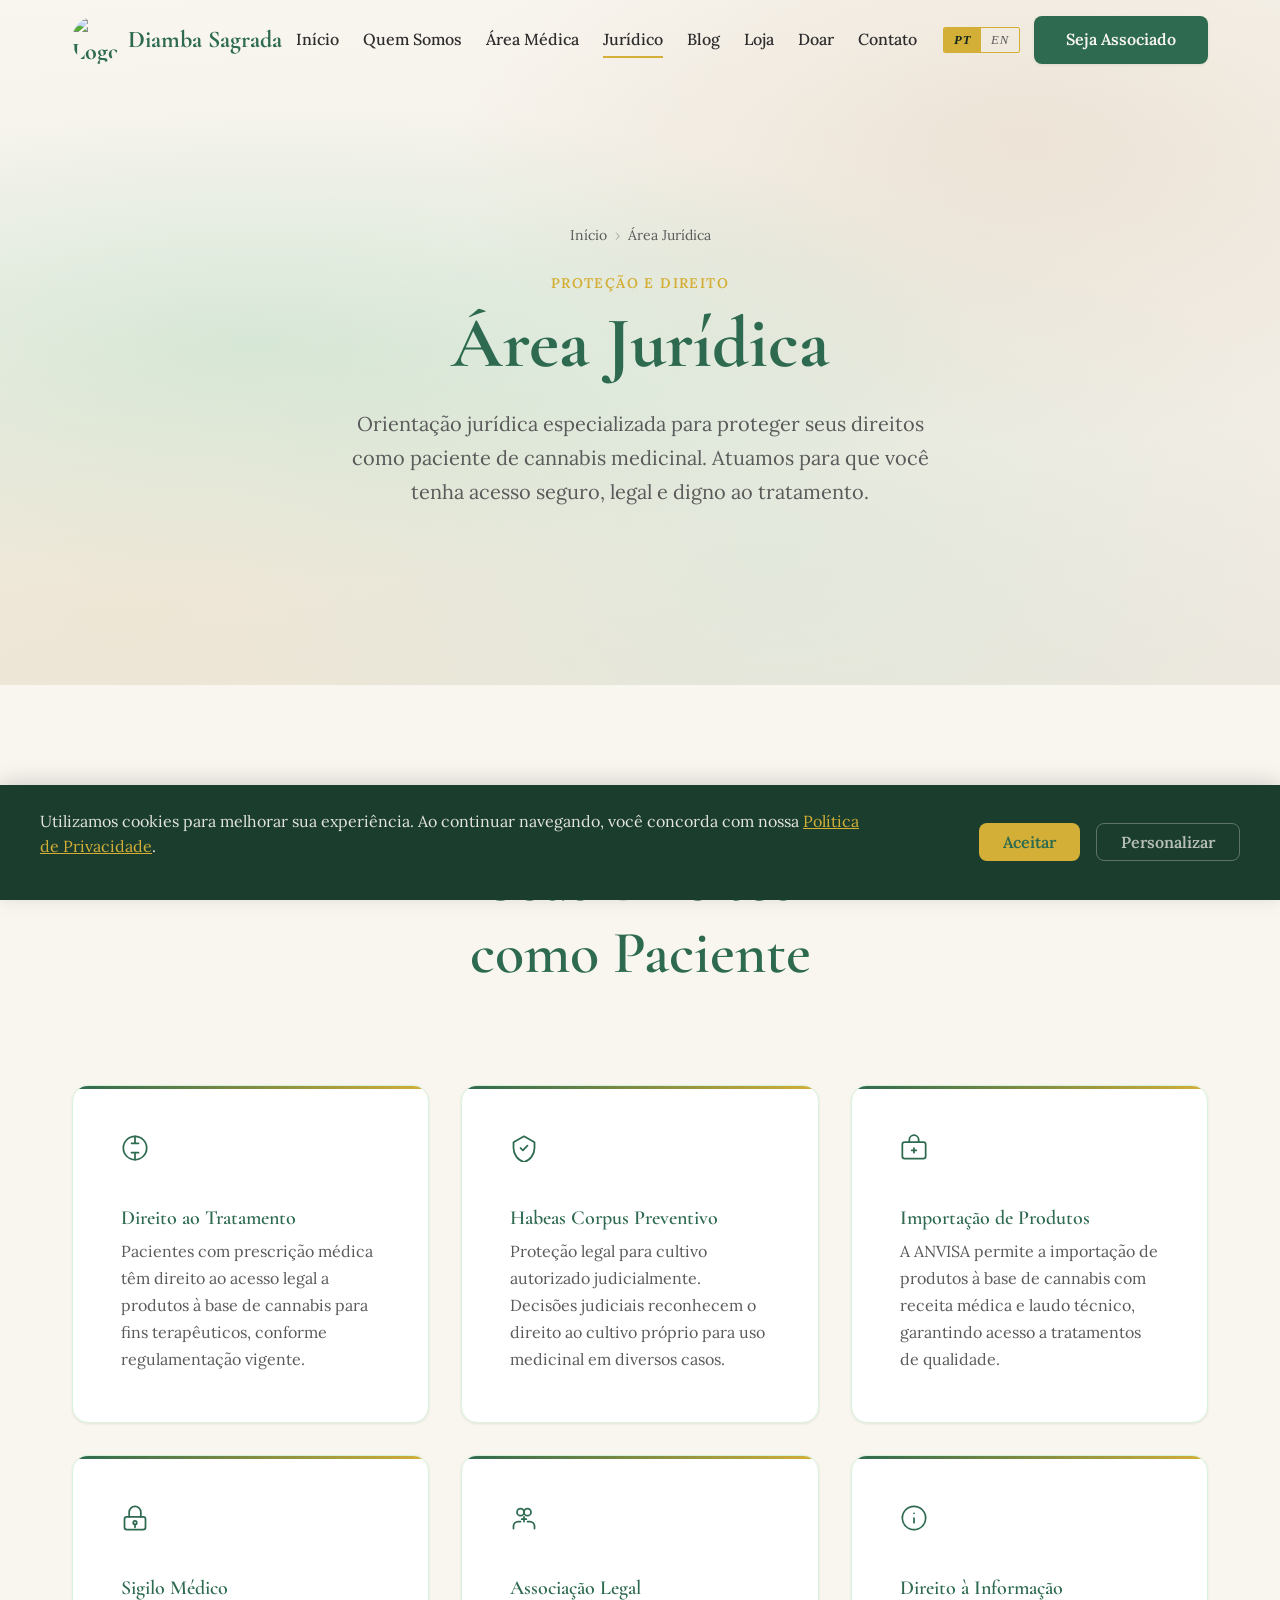
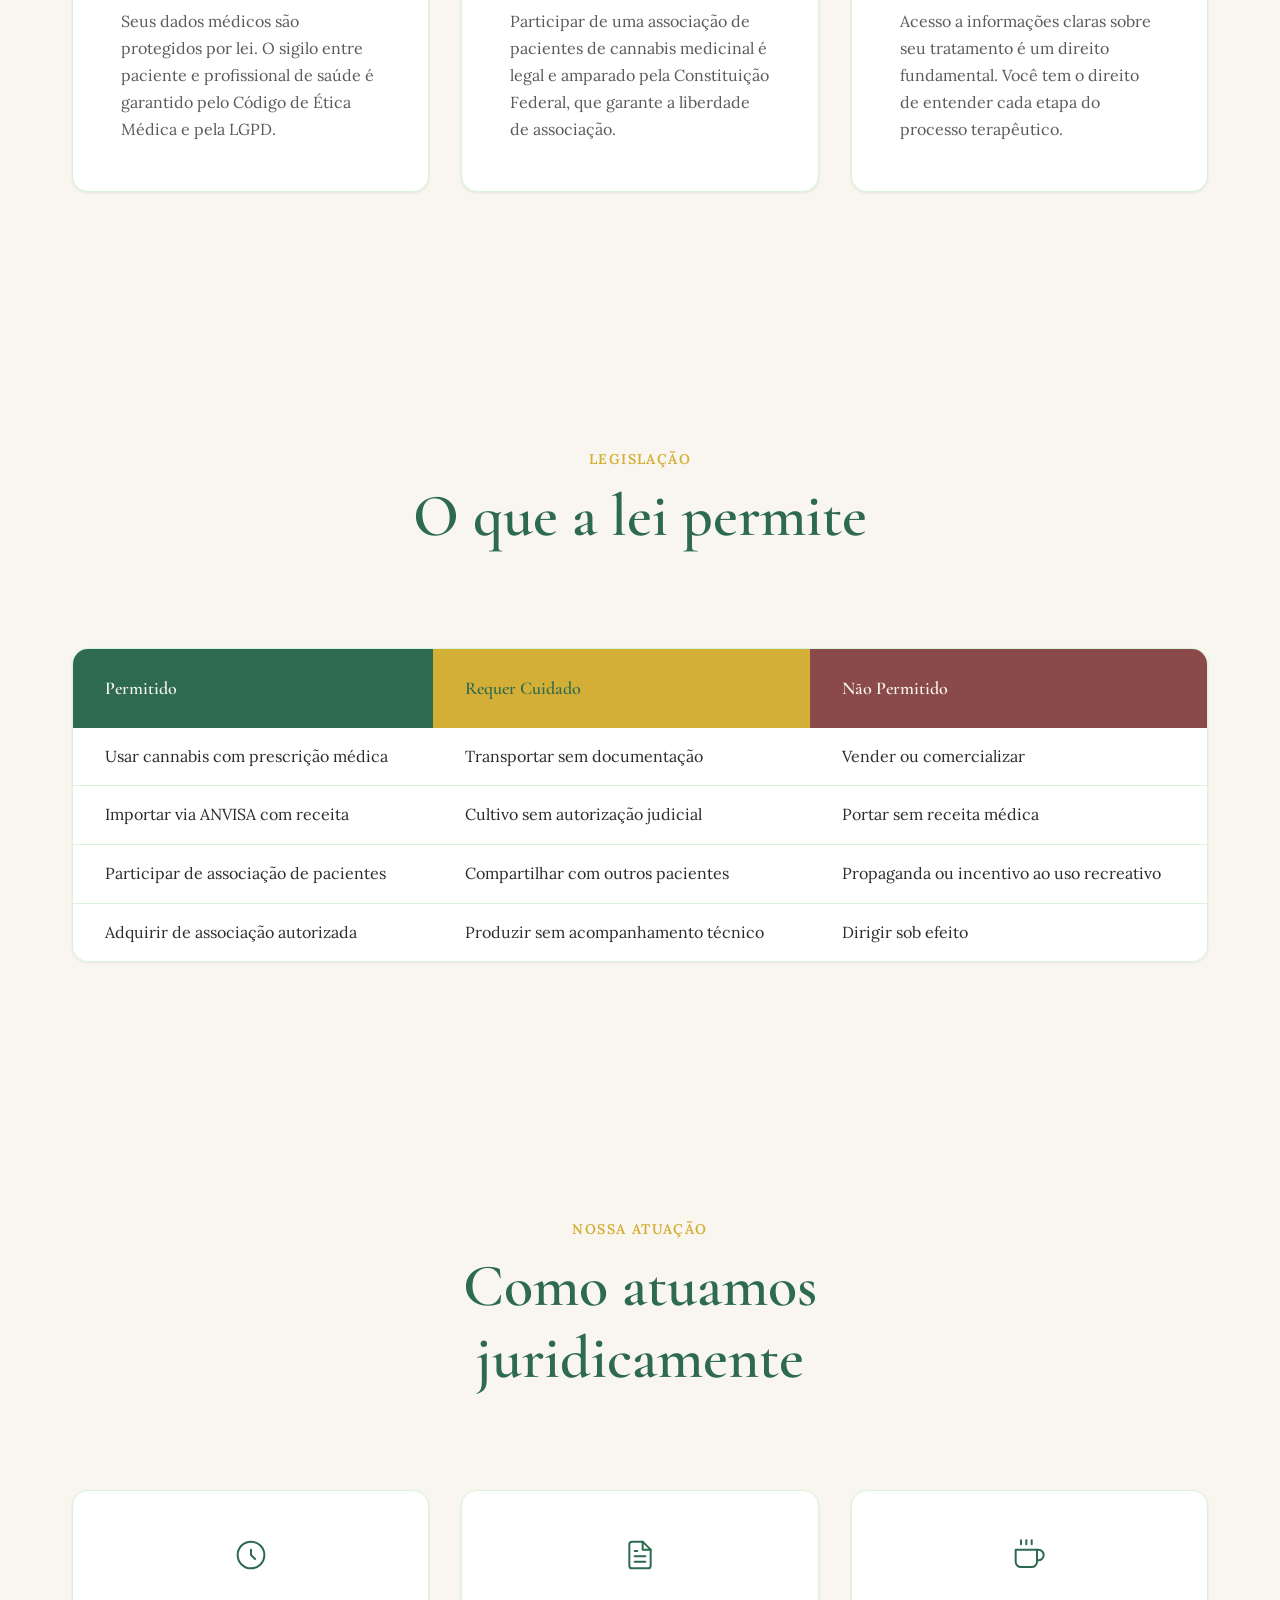
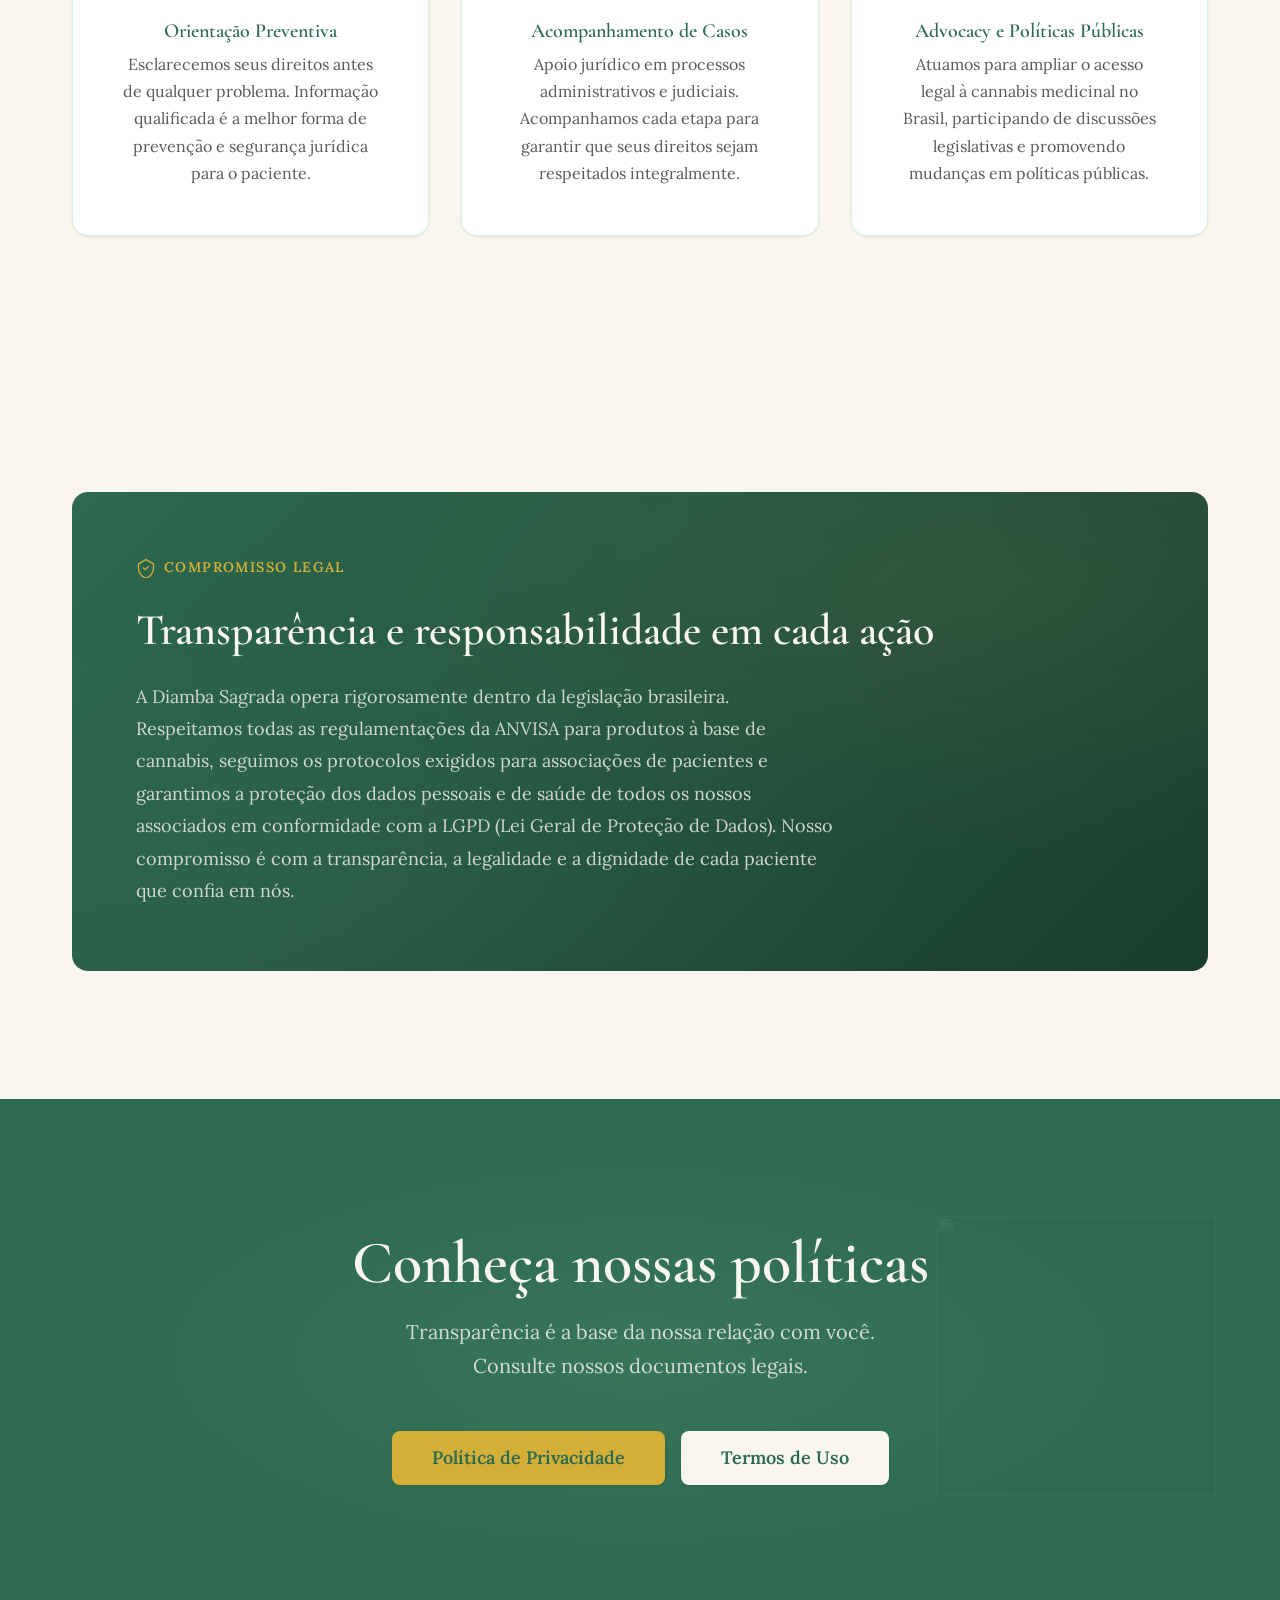
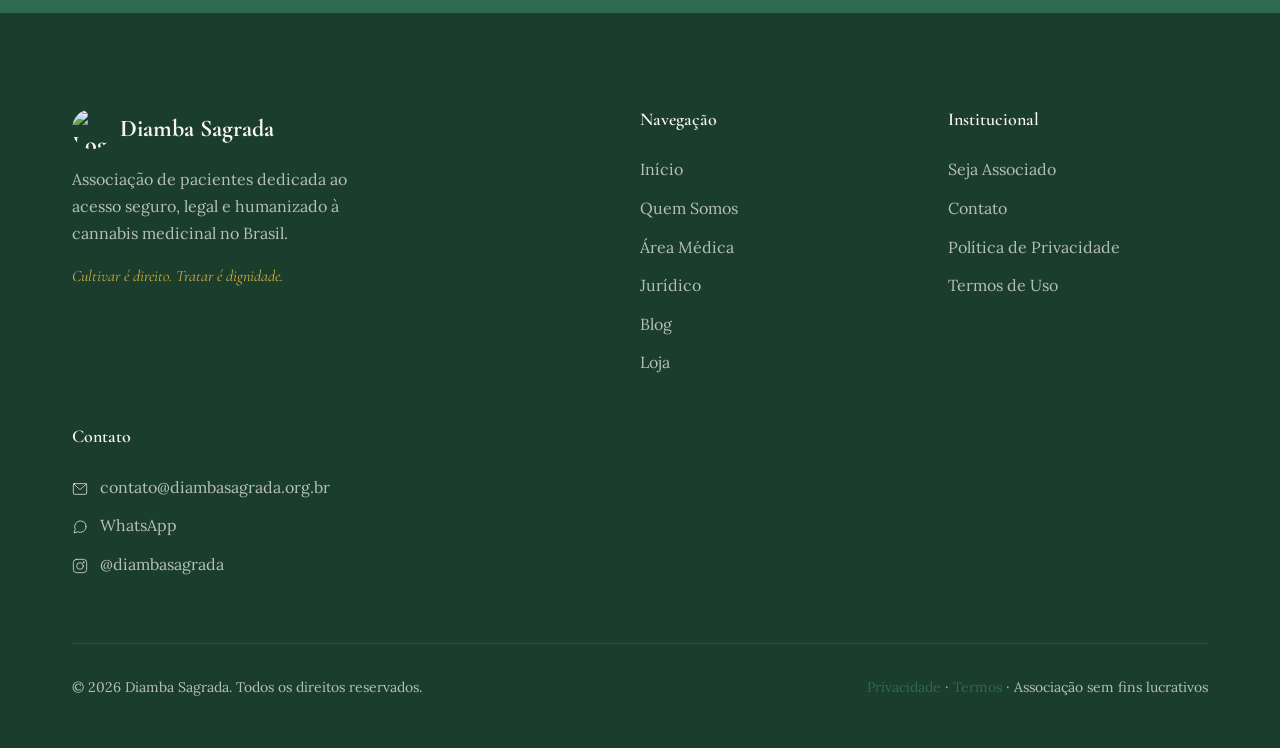
==== commit c5368b05: "feat: porta suporte bilingue PT/EN para o site oficial Aplica a camada de internacionalizacao (PT/EN" ====
--- a/area-juridica.html
+++ b/area-juridica.html
@@ -3,8 +3,8 @@
 <head>
   <meta charset="UTF-8">
   <meta name="viewport" content="width=device-width, initial-scale=1.0">
-  <meta name="description" content="Conheça seus direitos como paciente de cannabis medicinal. A Diamba Sagrada oferece orientação jurídica, proteção legal e apoio em processos administrativos e judiciais.">
-  <title>Área Jurídica — Diamba Sagrada</title>
+  <meta name="description" content="Conheça seus direitos como paciente de cannabis medicinal. A Diamba Sagrada oferece orientação jurídica, proteção legal e apoio em processos administrativos e judiciais." data-en-content="Know your rights as a medical cannabis patient. Diamba Sagrada offers legal guidance, legal protection and support in administrative and judicial proceedings.">
+  <title data-en="Legal Area — Diamba Sagrada">Área Jurídica — Diamba Sagrada</title>
 
   <!-- Google Fonts -->
   <link rel="preconnect" href="https://fonts.googleapis.com">
@@ -21,35 +21,45 @@
        ======================================================================== -->
   <header class="nav" role="banner">
     <div class="nav__inner">
-      <a href="index.html" class="nav__logo" aria-label="Diamba Sagrada — Página Inicial">
+      <a href="index.html" class="nav__logo" aria-label="Diamba Sagrada — Página Inicial" data-en-aria-label="Diamba Sagrada — Home">
         <img src="img/logo.png" alt="Logo Diamba Sagrada" width="48" height="48">
         <span>Diamba Sagrada</span>
       </a>
       <div class="nav__links">
-        <a href="index.html" class="nav__link">Início</a>
-        <a href="quem-somos.html" class="nav__link">Quem Somos</a>
-        <a href="area-medica.html" class="nav__link">Área Médica</a>
-        <a href="area-juridica.html" class="nav__link nav__link--active" aria-current="page">Jurídico</a>
-        <a href="blog.html" class="nav__link">Blog</a>
-        <a href="produtos.html" class="nav__link">Loja</a>
-        <a href="doar.html" class="nav__link">Doar</a>
-        <a href="contato.html" class="nav__link">Contato</a>
-      </div>
-      <a href="seja-associado.html" class="btn btn--primary nav__cta">Seja Associado</a>
-      <button class="nav__toggle" aria-label="Abrir menu" aria-expanded="false" aria-controls="mobile-menu">
+        <a href="index.html" class="nav__link" data-en="Home">Início</a>
+        <a href="quem-somos.html" class="nav__link" data-en="About Us">Quem Somos</a>
+        <a href="area-medica.html" class="nav__link" data-en="Medical">Área Médica</a>
+        <a href="area-juridica.html" class="nav__link nav__link--active" aria-current="page" data-en="Legal">Jurídico</a>
+        <a href="blog.html" class="nav__link" data-en="Blog">Blog</a>
+        <a href="produtos.html" class="nav__link" data-en="Shop">Loja</a>
+        <a href="doar.html" class="nav__link" data-en="Donate">Doar</a>
+        <a href="contato.html" class="nav__link" data-en="Contact">Contato</a>
+      </div>
+
+      <div class="lang-toggle" role="group" aria-label="Idioma / Language">
+        <button type="button" class="lang-toggle__btn" data-lang="pt" aria-pressed="true">PT</button>
+        <button type="button" class="lang-toggle__btn" data-lang="en" aria-pressed="false">EN</button>
+      </div>
+
+      <a href="seja-associado.html" class="btn btn--primary nav__cta" data-en="Become a Member">Seja Associado</a>
+      <button class="nav__toggle" aria-label="Abrir menu" aria-expanded="false" aria-controls="mobile-menu" data-en-aria-label="Open menu">
         <span></span><span></span><span></span>
       </button>
     </div>
-    <div class="nav__mobile" id="mobile-menu" role="dialog" aria-label="Menu de navegação">
-      <a href="index.html">Início</a>
-      <a href="quem-somos.html">Quem Somos</a>
-      <a href="area-medica.html">Área Médica</a>
-      <a href="area-juridica.html">Jurídico</a>
-      <a href="blog.html">Blog</a>
-      <a href="produtos.html">Loja</a>
-      <a href="doar.html">Doar</a>
-      <a href="contato.html">Contato</a>
-      <a href="seja-associado.html" class="btn btn--gold">Seja Associado</a>
+    <div class="nav__mobile" id="mobile-menu" role="dialog" aria-label="Menu de navegação" data-en-aria-label="Navigation menu">
+      <a href="index.html" data-en="Home">Início</a>
+      <a href="quem-somos.html" data-en="About Us">Quem Somos</a>
+      <a href="area-medica.html" data-en="Medical">Área Médica</a>
+      <a href="area-juridica.html" data-en="Legal">Jurídico</a>
+      <a href="blog.html" data-en="Blog">Blog</a>
+      <a href="produtos.html" data-en="Shop">Loja</a>
+      <a href="doar.html" data-en="Donate">Doar</a>
+      <a href="contato.html" data-en="Contact">Contato</a>
+      <a href="seja-associado.html" class="btn btn--gold" data-en="Become a Member">Seja Associado</a>
+      <div class="lang-toggle" role="group" aria-label="Idioma / Language">
+        <button type="button" class="lang-toggle__btn" data-lang="pt" aria-pressed="true">PT</button>
+        <button type="button" class="lang-toggle__btn" data-lang="en" aria-pressed="false">EN</button>
+      </div>
     </div>
   </header>
 
@@ -64,14 +74,14 @@
       <div class="hero__content">
         <!-- Breadcrumb -->
         <nav class="breadcrumb page-enter" aria-label="Breadcrumb">
-          <a href="index.html">Início</a>
+          <a href="index.html" data-en="Home">Início</a>
           <span class="breadcrumb__sep" aria-hidden="true">&rsaquo;</span>
-          <span aria-current="page">Área Jurídica</span>
+          <span aria-current="page" data-en="Legal Area">Área Jurídica</span>
         </nav>
 
-        <span class="section__overline page-enter page-enter--delay-1">Proteção e Direito</span>
-        <h1 class="hero__title page-enter page-enter--delay-1">Área Jurídica</h1>
-        <p class="hero__subtitle page-enter page-enter--delay-2">Orientação jurídica especializada para proteger seus direitos como paciente de cannabis medicinal. Atuamos para que você tenha acesso seguro, legal e digno ao tratamento.</p>
+        <span class="section__overline page-enter page-enter--delay-1" data-en="Protection and Rights">Proteção e Direito</span>
+        <h1 class="hero__title page-enter page-enter--delay-1" data-en="Legal Area">Área Jurídica</h1>
+        <p class="hero__subtitle page-enter page-enter--delay-2" data-en="Specialized legal guidance to protect your rights as a medical cannabis patient. We work to ensure you have safe, legal and dignified access to treatment.">Orientação jurídica especializada para proteger seus direitos como paciente de cannabis medicinal. Atuamos para que você tenha acesso seguro, legal e digno ao tratamento.</p>
       </div>
     </section>
 
@@ -81,8 +91,8 @@
     <section class="section" aria-labelledby="direitos-title">
       <div class="container">
         <div class="section__header reveal">
-          <span class="section__overline">Conheça seus direitos</span>
-          <h2 class="section__title" id="direitos-title">Seus Direitos como Paciente</h2>
+          <span class="section__overline" data-en="Know your rights">Conheça seus direitos</span>
+          <h2 class="section__title" id="direitos-title" data-en="Your Rights as a Patient">Seus Direitos como Paciente</h2>
         </div>
 
         <div class="direitos-grid stagger">
@@ -95,8 +105,8 @@
                 <circle cx="12" cy="12" r="10"/>
               </svg>
             </div>
-            <h3 class="direito-card__title">Direito ao Tratamento</h3>
-            <p class="direito-card__text">Pacientes com prescrição médica têm direito ao acesso legal a produtos à base de cannabis para fins terapêuticos, conforme regulamentação vigente.</p>
+            <h3 class="direito-card__title" data-en="Right to Treatment">Direito ao Tratamento</h3>
+            <p class="direito-card__text" data-en="Patients with a medical prescription have the right to legal access to cannabis-based products for therapeutic purposes, in accordance with the regulations in force.">Pacientes com prescrição médica têm direito ao acesso legal a produtos à base de cannabis para fins terapêuticos, conforme regulamentação vigente.</p>
           </article>
 
           <!-- Direito 2: Habeas Corpus Preventivo -->
@@ -107,8 +117,8 @@
                 <path d="M9 12l2 2 4-4"/>
               </svg>
             </div>
-            <h3 class="direito-card__title">Habeas Corpus Preventivo</h3>
-            <p class="direito-card__text">Proteção legal para cultivo autorizado judicialmente. Decisões judiciais reconhecem o direito ao cultivo próprio para uso medicinal em diversos casos.</p>
+            <h3 class="direito-card__title" data-en="Preventive Habeas Corpus">Habeas Corpus Preventivo</h3>
+            <p class="direito-card__text" data-en="Legal protection for court-authorized cultivation. Court rulings recognize the right to grow your own plants for medicinal use in many cases.">Proteção legal para cultivo autorizado judicialmente. Decisões judiciais reconhecem o direito ao cultivo próprio para uso medicinal em diversos casos.</p>
           </article>
 
           <!-- Direito 3: Importação de Produtos -->
@@ -121,8 +131,8 @@
                 <path d="M10 14h4"/>
               </svg>
             </div>
-            <h3 class="direito-card__title">Importação de Produtos</h3>
-            <p class="direito-card__text">A ANVISA permite a importação de produtos à base de cannabis com receita médica e laudo técnico, garantindo acesso a tratamentos de qualidade.</p>
+            <h3 class="direito-card__title" data-en="Importing Products">Importação de Produtos</h3>
+            <p class="direito-card__text" data-en="Anvisa (Brazil's health regulatory agency) permits the import of cannabis-based products with a medical prescription and a technical report, ensuring access to quality treatments.">A ANVISA permite a importação de produtos à base de cannabis com receita médica e laudo técnico, garantindo acesso a tratamentos de qualidade.</p>
           </article>
 
           <!-- Direito 4: Sigilo Médico -->
@@ -135,8 +145,8 @@
                 <path d="M12 17.5V20"/>
               </svg>
             </div>
-            <h3 class="direito-card__title">Sigilo Médico</h3>
-            <p class="direito-card__text">Seus dados médicos são protegidos por lei. O sigilo entre paciente e profissional de saúde é garantido pelo Código de Ética Médica e pela LGPD.</p>
+            <h3 class="direito-card__title" data-en="Medical Confidentiality">Sigilo Médico</h3>
+            <p class="direito-card__text" data-en="Your medical data is protected by law. Confidentiality between patient and healthcare professional is guaranteed by the Código de Ética Médica (Code of Medical Ethics) and by the LGPD (Brazil's data protection law).">Seus dados médicos são protegidos por lei. O sigilo entre paciente e profissional de saúde é garantido pelo Código de Ética Médica e pela LGPD.</p>
           </article>
 
           <!-- Direito 5: Associação Legal -->
@@ -151,8 +161,8 @@
                 <path d="M10 13h4"/>
               </svg>
             </div>
-            <h3 class="direito-card__title">Associação Legal</h3>
-            <p class="direito-card__text">Participar de uma associação de pacientes de cannabis medicinal é legal e amparado pela Constituição Federal, que garante a liberdade de associação.</p>
+            <h3 class="direito-card__title" data-en="Lawful Association">Associação Legal</h3>
+            <p class="direito-card__text" data-en="Taking part in a medical cannabis patient association is lawful and protected by the Constituição Federal (Brazil's Federal Constitution), which guarantees freedom of association.">Participar de uma associação de pacientes de cannabis medicinal é legal e amparado pela Constituição Federal, que garante a liberdade de associação.</p>
           </article>
 
           <!-- Direito 6: Direito à Informação -->
@@ -164,8 +174,8 @@
                 <path d="M12 8h.01"/>
               </svg>
             </div>
-            <h3 class="direito-card__title">Direito à Informação</h3>
-            <p class="direito-card__text">Acesso a informações claras sobre seu tratamento é um direito fundamental. Você tem o direito de entender cada etapa do processo terapêutico.</p>
+            <h3 class="direito-card__title" data-en="Right to Information">Direito à Informação</h3>
+            <p class="direito-card__text" data-en="Access to clear information about your treatment is a fundamental right. You have the right to understand every stage of the therapeutic process.">Acesso a informações claras sobre seu tratamento é um direito fundamental. Você tem o direito de entender cada etapa do processo terapêutico.</p>
           </article>
 
         </div>
@@ -178,39 +188,39 @@
     <section class="section" aria-labelledby="lei-title">
       <div class="container">
         <div class="section__header reveal">
-          <span class="section__overline">Legislação</span>
-          <h2 class="section__title" id="lei-title">O que a lei permite</h2>
+          <span class="section__overline" data-en="Legislation">Legislação</span>
+          <h2 class="section__title" id="lei-title" data-en="What the law allows">O que a lei permite</h2>
         </div>
 
         <div class="lei-table-wrap reveal">
           <table class="lei-table" role="table">
             <thead>
               <tr>
-                <th scope="col">Permitido</th>
-                <th scope="col">Requer Cuidado</th>
-                <th scope="col">Não Permitido</th>
+                <th scope="col" data-en="Allowed">Permitido</th>
+                <th scope="col" data-en="Requires Care">Requer Cuidado</th>
+                <th scope="col" data-en="Not Allowed">Não Permitido</th>
               </tr>
             </thead>
             <tbody>
               <tr>
-                <td>Usar cannabis com prescrição médica</td>
-                <td>Transportar sem documentação</td>
-                <td>Vender ou comercializar</td>
+                <td data-en="Using cannabis with a medical prescription">Usar cannabis com prescrição médica</td>
+                <td data-en="Transporting it without documentation">Transportar sem documentação</td>
+                <td data-en="Selling or trading it">Vender ou comercializar</td>
               </tr>
               <tr>
-                <td>Importar via ANVISA com receita</td>
-                <td>Cultivo sem autorização judicial</td>
-                <td>Portar sem receita médica</td>
+                <td data-en="Importing via Anvisa with a prescription">Importar via ANVISA com receita</td>
+                <td data-en="Cultivation without court authorization">Cultivo sem autorização judicial</td>
+                <td data-en="Carrying it without a medical prescription">Portar sem receita médica</td>
               </tr>
               <tr>
-                <td>Participar de associação de pacientes</td>
-                <td>Compartilhar com outros pacientes</td>
-                <td>Propaganda ou incentivo ao uso recreativo</td>
+                <td data-en="Joining a patient association">Participar de associação de pacientes</td>
+                <td data-en="Sharing it with other patients">Compartilhar com outros pacientes</td>
+                <td data-en="Advertising or encouraging recreational use">Propaganda ou incentivo ao uso recreativo</td>
               </tr>
               <tr>
-                <td>Adquirir de associação autorizada</td>
-                <td>Produzir sem acompanhamento técnico</td>
-                <td>Dirigir sob efeito</td>
+                <td data-en="Obtaining it from an authorized association">Adquirir de associação autorizada</td>
+                <td data-en="Producing it without technical supervision">Produzir sem acompanhamento técnico</td>
+                <td data-en="Driving under its effects">Dirigir sob efeito</td>
               </tr>
             </tbody>
           </table>
@@ -224,8 +234,8 @@
     <section class="section" aria-labelledby="atuacao-title">
       <div class="container">
         <div class="section__header reveal">
-          <span class="section__overline">Nossa Atuação</span>
-          <h2 class="section__title" id="atuacao-title">Como atuamos juridicamente</h2>
+          <span class="section__overline" data-en="How We Work">Nossa Atuação</span>
+          <h2 class="section__title" id="atuacao-title" data-en="How we work legally">Como atuamos juridicamente</h2>
         </div>
 
         <div class="atuacao-grid stagger">
@@ -238,8 +248,8 @@
                 <path d="M12 8v4l3 3"/>
               </svg>
             </div>
-            <h3 class="atuacao-item__title">Orientação Preventiva</h3>
-            <p class="atuacao-item__text">Esclarecemos seus direitos antes de qualquer problema. Informação qualificada é a melhor forma de prevenção e segurança jurídica para o paciente.</p>
+            <h3 class="atuacao-item__title" data-en="Preventive Guidance">Orientação Preventiva</h3>
+            <p class="atuacao-item__text" data-en="We clarify your rights before any problem arises. Qualified information is the best form of prevention and legal security for the patient.">Esclarecemos seus direitos antes de qualquer problema. Informação qualificada é a melhor forma de prevenção e segurança jurídica para o paciente.</p>
           </article>
 
           <!-- Atuação 2: Acompanhamento de Casos -->
@@ -253,8 +263,8 @@
                 <polyline points="10 9 9 9 8 9"/>
               </svg>
             </div>
-            <h3 class="atuacao-item__title">Acompanhamento de Casos</h3>
-            <p class="atuacao-item__text">Apoio jurídico em processos administrativos e judiciais. Acompanhamos cada etapa para garantir que seus direitos sejam respeitados integralmente.</p>
+            <h3 class="atuacao-item__title" data-en="Case Monitoring">Acompanhamento de Casos</h3>
+            <p class="atuacao-item__text" data-en="Legal support in administrative and judicial proceedings. We follow every stage to ensure that your rights are fully respected.">Apoio jurídico em processos administrativos e judiciais. Acompanhamos cada etapa para garantir que seus direitos sejam respeitados integralmente.</p>
           </article>
 
           <!-- Atuação 3: Advocacy e Políticas Públicas -->
@@ -268,8 +278,8 @@
                 <line x1="14" y1="1" x2="14" y2="4"/>
               </svg>
             </div>
-            <h3 class="atuacao-item__title">Advocacy e Políticas Públicas</h3>
-            <p class="atuacao-item__text">Atuamos para ampliar o acesso legal à cannabis medicinal no Brasil, participando de discussões legislativas e promovendo mudanças em políticas públicas.</p>
+            <h3 class="atuacao-item__title" data-en="Advocacy and Public Policy">Advocacy e Políticas Públicas</h3>
+            <p class="atuacao-item__text" data-en="We work to broaden legal access to medical cannabis in Brazil, taking part in legislative discussions and promoting changes in public policy.">Atuamos para ampliar o acesso legal à cannabis medicinal no Brasil, participando de discussões legislativas e promovendo mudanças em políticas públicas.</p>
           </article>
 
         </div>
@@ -283,15 +293,15 @@
       <div class="container">
         <div class="compliance-block reveal">
           <div class="compliance-block__content">
-            <span class="compliance-block__overline">
+            <span class="compliance-block__overline" data-en="<svg viewBox='0 0 24 24' width='18' height='18' fill='none' stroke='currentColor' stroke-width='1.5' stroke-linecap='round' stroke-linejoin='round' aria-hidden='true'><path d='M12 2L3 7v5c0 5.55 3.84 10.74 9 12 5.16-1.26 9-6.45 9-12V7l-9-5z'/><path d='M9 12l2 2 4-4'/></svg> Legal Commitment">
               <svg viewBox="0 0 24 24" width="18" height="18" fill="none" stroke="currentColor" stroke-width="1.5" stroke-linecap="round" stroke-linejoin="round" aria-hidden="true">
                 <path d="M12 2L3 7v5c0 5.55 3.84 10.74 9 12 5.16-1.26 9-6.45 9-12V7l-9-5z"/>
                 <path d="M9 12l2 2 4-4"/>
               </svg>
               Compromisso Legal
             </span>
-            <h3 id="compliance-title">Transparência e responsabilidade em cada ação</h3>
-            <p>A Diamba Sagrada opera rigorosamente dentro da legislação brasileira. Respeitamos todas as regulamentações da ANVISA para produtos à base de cannabis, seguimos os protocolos exigidos para associações de pacientes e garantimos a proteção dos dados pessoais e de saúde de todos os nossos associados em conformidade com a LGPD (Lei Geral de Proteção de Dados). Nosso compromisso é com a transparência, a legalidade e a dignidade de cada paciente que confia em nós.</p>
+            <h3 id="compliance-title" data-en="Transparency and responsibility in every action">Transparência e responsabilidade em cada ação</h3>
+            <p data-en="Diamba Sagrada operates strictly within Brazilian law. We comply with all Anvisa regulations for cannabis-based products, follow the protocols required of patient associations, and ensure the protection of the personal and health data of all our members in compliance with the LGPD (Lei Geral de Proteção de Dados — Brazil's General Data Protection Law). Our commitment is to transparency, legality and the dignity of every patient who trusts us.">A Diamba Sagrada opera rigorosamente dentro da legislação brasileira. Respeitamos todas as regulamentações da ANVISA para produtos à base de cannabis, seguimos os protocolos exigidos para associações de pacientes e garantimos a proteção dos dados pessoais e de saúde de todos os nossos associados em conformidade com a LGPD (Lei Geral de Proteção de Dados). Nosso compromisso é com a transparência, a legalidade e a dignidade de cada paciente que confia em nós.</p>
           </div>
         </div>
       </div>
@@ -307,11 +317,11 @@
       </div>
       <div class="container">
         <div class="cta-final__content reveal">
-          <h2>Conheça nossas políticas</h2>
-          <p>Transparência é a base da nossa relação com você. Consulte nossos documentos legais.</p>
+          <h2 data-en="Get to know our policies">Conheça nossas políticas</h2>
+          <p data-en="Transparency is the foundation of our relationship with you. Consult our legal documents.">Transparência é a base da nossa relação com você. Consulte nossos documentos legais.</p>
           <div class="btn-group" style="justify-content:center">
-            <a href="privacidade.html" class="btn btn--gold btn--lg">Política de Privacidade</a>
-            <a href="termos.html" class="btn btn--light btn--lg">Termos de Uso</a>
+            <a href="privacidade.html" class="btn btn--gold btn--lg" data-en="Privacy Policy">Política de Privacidade</a>
+            <a href="termos.html" class="btn btn--light btn--lg" data-en="Terms of Use">Termos de Uso</a>
           </div>
         </div>
       </div>
@@ -328,41 +338,41 @@
 
         <!-- Brand -->
         <div class="footer__brand">
-          <a href="index.html" class="footer__logo" aria-label="Diamba Sagrada — Página Inicial">
+          <a href="index.html" class="footer__logo" aria-label="Diamba Sagrada — Página Inicial" data-en-aria-label="Diamba Sagrada — Home">
             <img src="img/logo.png" alt="Logo Diamba Sagrada" width="40" height="40">
             <span>Diamba Sagrada</span>
           </a>
-          <p class="footer__desc">Associação de pacientes dedicada ao acesso seguro, legal e humanizado à cannabis medicinal no Brasil.</p>
-          <p class="footer__slogan">Cultivar é direito. Tratar é dignidade.</p>
+          <p class="footer__desc" data-en="A patient association dedicated to safe, legal and humane access to medical cannabis in Brazil.">Associação de pacientes dedicada ao acesso seguro, legal e humanizado à cannabis medicinal no Brasil.</p>
+          <p class="footer__slogan" data-en="To cultivate is a right. To treat is dignity.">Cultivar é direito. Tratar é dignidade.</p>
         </div>
 
         <!-- Navegação -->
         <div class="footer__nav">
-          <h4 class="footer__heading">Navegação</h4>
+          <h4 class="footer__heading" data-en="Navigation">Navegação</h4>
           <ul class="footer__list">
-            <li><a href="index.html" class="footer__link">Início</a></li>
-            <li><a href="quem-somos.html" class="footer__link">Quem Somos</a></li>
-            <li><a href="area-medica.html" class="footer__link">Área Médica</a></li>
-            <li><a href="area-juridica.html" class="footer__link">Jurídico</a></li>
-            <li><a href="blog.html" class="footer__link">Blog</a></li>
-            <li><a href="produtos.html" class="footer__link">Loja</a></li>
+            <li><a href="index.html" class="footer__link" data-en="Home">Início</a></li>
+            <li><a href="quem-somos.html" class="footer__link" data-en="About Us">Quem Somos</a></li>
+            <li><a href="area-medica.html" class="footer__link" data-en="Medical">Área Médica</a></li>
+            <li><a href="area-juridica.html" class="footer__link" data-en="Legal">Jurídico</a></li>
+            <li><a href="blog.html" class="footer__link" data-en="Blog">Blog</a></li>
+            <li><a href="produtos.html" class="footer__link" data-en="Shop">Loja</a></li>
           </ul>
         </div>
 
         <!-- Institucional -->
         <div>
-          <h4 class="footer__heading">Institucional</h4>
+          <h4 class="footer__heading" data-en="Institutional">Institucional</h4>
           <ul class="footer__list">
-            <li><a href="seja-associado.html" class="footer__link">Seja Associado</a></li>
-            <li><a href="contato.html" class="footer__link">Contato</a></li>
-            <li><a href="privacidade.html" class="footer__link">Política de Privacidade</a></li>
-            <li><a href="termos.html" class="footer__link">Termos de Uso</a></li>
+            <li><a href="seja-associado.html" class="footer__link" data-en="Become a Member">Seja Associado</a></li>
+            <li><a href="contato.html" class="footer__link" data-en="Contact">Contato</a></li>
+            <li><a href="privacidade.html" class="footer__link" data-en="Privacy Policy">Política de Privacidade</a></li>
+            <li><a href="termos.html" class="footer__link" data-en="Terms of Use">Termos de Uso</a></li>
           </ul>
         </div>
 
         <!-- Contato -->
         <div class="footer__contact">
-          <h4 class="footer__heading">Contato</h4>
+          <h4 class="footer__heading" data-en="Contact">Contato</h4>
           <ul class="footer__list">
             <li>
               <a href="mailto:contato@diambasagrada.org.br" class="footer__link">
@@ -374,7 +384,7 @@
               </a>
             </li>
             <li>
-              <a href="https://wa.me/5500000000000" target="_blank" rel="noopener noreferrer" class="footer__link" aria-label="WhatsApp da Diamba Sagrada">
+              <a href="https://wa.me/553598848060" target="_blank" rel="noopener noreferrer" class="footer__link" aria-label="WhatsApp da Diamba Sagrada" data-en-aria-label="Diamba Sagrada on WhatsApp">
                 <svg viewBox="0 0 24 24" width="16" height="16" fill="none" stroke="currentColor" stroke-width="1.5" stroke-linecap="round" stroke-linejoin="round" aria-hidden="true" style="vertical-align: middle; margin-right: 0.5rem;">
                   <path d="M21 11.5a8.38 8.38 0 0 1-.9 3.8 8.5 8.5 0 0 1-7.6 4.7 8.38 8.38 0 0 1-3.8-.9L3 21l1.9-5.7a8.38 8.38 0 0 1-.9-3.8 8.5 8.5 0 0 1 4.7-7.6 8.38 8.38 0 0 1 3.8-.9h.5a8.48 8.48 0 0 1 8 8v.5z"/>
                 </svg>
@@ -382,7 +392,7 @@
               </a>
             </li>
             <li>
-              <a href="https://www.instagram.com/diambasagrada" target="_blank" rel="noopener noreferrer" class="footer__link" aria-label="Instagram da Diamba Sagrada">
+              <a href="https://www.instagram.com/diambasagrada" target="_blank" rel="noopener noreferrer" class="footer__link" aria-label="Instagram da Diamba Sagrada" data-en-aria-label="Diamba Sagrada on Instagram">
                 <svg viewBox="0 0 24 24" width="16" height="16" fill="none" stroke="currentColor" stroke-width="1.5" stroke-linecap="round" stroke-linejoin="round" aria-hidden="true" style="vertical-align: middle; margin-right: 0.5rem;">
                   <rect x="2" y="2" width="20" height="20" rx="5"/>
                   <circle cx="12" cy="12" r="5"/>
@@ -398,8 +408,8 @@
 
       <!-- LGPD Links + Bottom Bar -->
       <div class="footer__bottom">
-        <p>&copy; 2026 Diamba Sagrada. Todos os direitos reservados.</p>
-        <p>
+        <p data-en="&copy; 2026 Diamba Sagrada. All rights reserved.">&copy; 2026 Diamba Sagrada. Todos os direitos reservados.</p>
+        <p data-en="<a href='privacidade.html' class='footer__link'>Privacy</a> &middot; <a href='termos.html' class='footer__link'>Terms</a> &middot; Non-profit association">
           <a href="privacidade.html" class="footer__link">Privacidade</a> &middot;
           <a href="termos.html" class="footer__link">Termos</a> &middot;
           Associação sem fins lucrativos
@@ -413,7 +423,7 @@
        ======================================================================== -->
 
   <!-- Back to Top -->
-  <button class="back-to-top" aria-label="Voltar ao topo">
+  <button class="back-to-top" aria-label="Voltar ao topo" data-en-aria-label="Back to top">
     <svg viewBox="0 0 24 24" width="22" height="22" fill="none" stroke="currentColor" stroke-width="2" stroke-linecap="round" stroke-linejoin="round" aria-hidden="true">
       <polyline points="18 15 12 9 6 15"/>
     </svg>
@@ -421,29 +431,30 @@
 
   <!-- WhatsApp Float -->
   <div class="whatsapp-float">
-    <a href="https://wa.me/5500000000000" target="_blank" rel="noopener noreferrer" class="whatsapp-float__btn" aria-label="Fale conosco pelo WhatsApp">
+    <a href="https://wa.me/553598848060" target="_blank" rel="noopener noreferrer" class="whatsapp-float__btn" aria-label="Fale conosco pelo WhatsApp" data-en-aria-label="Talk to us on WhatsApp">
       <svg viewBox="0 0 24 24" width="28" height="28" fill="currentColor" aria-hidden="true">
         <path d="M17.472 14.382c-.297-.149-1.758-.867-2.03-.967-.273-.099-.471-.148-.67.15-.197.297-.767.966-.94 1.164-.173.199-.347.223-.644.075-.297-.15-1.255-.463-2.39-1.475-.883-.788-1.48-1.761-1.653-2.059-.173-.297-.018-.458.13-.606.134-.133.298-.347.446-.52.149-.174.198-.298.298-.497.099-.198.05-.371-.025-.52-.075-.149-.669-1.612-.916-2.207-.242-.579-.487-.5-.669-.51-.173-.008-.371-.01-.57-.01-.198 0-.52.074-.792.372-.272.297-1.04 1.016-1.04 2.479 0 1.462 1.065 2.875 1.213 3.074.149.198 2.096 3.2 5.077 4.487.709.306 1.262.489 1.694.625.712.227 1.36.195 1.871.118.571-.085 1.758-.719 2.006-1.413.248-.694.248-1.289.173-1.413-.074-.124-.272-.198-.57-.347m-5.421 7.403h-.004a9.87 9.87 0 0 1-5.031-1.378l-.361-.214-3.741.982.998-3.648-.235-.374a9.86 9.86 0 0 1-1.51-5.26c.001-5.45 4.436-9.884 9.888-9.884 2.64 0 5.122 1.03 6.988 2.898a9.825 9.825 0 0 1 2.893 6.994c-.003 5.45-4.437 9.884-9.885 9.884m8.413-18.297A11.815 11.815 0 0 0 12.05 0C5.495 0 .16 5.335.157 11.892c0 2.096.547 4.142 1.588 5.945L.057 24l6.305-1.654a11.882 11.882 0 0 0 5.683 1.448h.005c6.554 0 11.89-5.335 11.893-11.893a11.821 11.821 0 0 0-3.48-8.413z"/>
       </svg>
     </a>
-    <span class="whatsapp-float__label">Fale conosco</span>
+    <span class="whatsapp-float__label" data-en="Talk to us">Fale conosco</span>
   </div>
 
   <!-- Cookie Consent -->
-  <div class="cookie-consent" role="dialog" aria-label="Consentimento de cookies" aria-describedby="cookie-text">
+  <div class="cookie-consent" role="dialog" aria-label="Consentimento de cookies" aria-describedby="cookie-text" data-en-aria-label="Cookie consent">
     <div class="cookie-consent__inner">
-      <p class="cookie-consent__text" id="cookie-text">
+      <p class="cookie-consent__text" id="cookie-text" data-en="We use cookies to improve your experience. By continuing to browse, you agree to our <a href='privacidade.html'>Privacy Policy</a>.">
         Utilizamos cookies para melhorar sua experiência. Ao continuar navegando, você concorda com nossa
         <a href="privacidade.html">Política de Privacidade</a>.
       </p>
       <div class="cookie-consent__actions">
-        <button class="cookie-consent__btn cookie-consent__btn--accept" type="button">Aceitar</button>
-        <button class="cookie-consent__btn cookie-consent__btn--customize" type="button">Personalizar</button>
+        <button class="cookie-consent__btn cookie-consent__btn--accept" type="button" data-en="Accept">Aceitar</button>
+        <button class="cookie-consent__btn cookie-consent__btn--customize" type="button" data-en="Customize">Personalizar</button>
       </div>
     </div>
   </div>
 
   <!-- JavaScript -->
   <script src="js/main.js"></script>
+  <script src="js/i18n.js"></script>
 </body>
 </html>
--- a/css/style.css
+++ b/css/style.css
@@ -4322,3 +4322,95 @@
 .conn-parceiro p { max-width: 46ch; color: var(--color-text-light); }
 .conn-parceiro strong { display: block; color: var(--color-green-deep); font-family: var(--font-display); font-size: var(--text-lg); }
 @media (max-width: 768px) { .conn-grid { grid-template-columns: 1fr; } }
+
+/* Formulário de envio de receita (área médica) */
+.receita-form { max-width: 720px; margin: 0 auto; }
+.receita-form__actions {
+  display: flex;
+  gap: var(--space-md);
+  flex-wrap: wrap;
+  align-items: center;
+  margin-top: var(--space-lg);
+}
+.receita-form__success {
+  display: flex;
+  gap: var(--space-md);
+  align-items: center;
+  justify-content: center;
+  text-align: center;
+  padding: var(--space-2xl);
+  border: 1px solid var(--color-green-mid);
+  border-radius: var(--border-radius-lg);
+  background: var(--color-green-pale);
+  color: var(--color-green-deep);
+}
+.receita-form__success svg { flex-shrink: 0; }
+.receita-form__success p { margin: 0; }
+
+/* ==========================================================================
+   LANGUAGE TOGGLE (PT / EN)
+   ========================================================================== */
+.lang-toggle {
+  display: inline-flex;
+  align-items: center;
+  border: 1px solid var(--color-gold);
+  border-radius: 2px;
+  overflow: hidden;
+}
+
+.lang-toggle__btn {
+  -webkit-appearance: none;
+  appearance: none;
+  background: transparent;
+  border: 0;
+  cursor: pointer;
+  padding: 0.35rem 0.62rem;
+  font-family: inherit;
+  font-style: italic;
+  font-size: 0.8rem;
+  line-height: 1;
+  letter-spacing: 0.06em;
+  color: var(--color-text-light);
+  transition: background-color 0.2s ease, color 0.2s ease;
+}
+
+.lang-toggle__btn:hover {
+  color: var(--color-green-deep);
+}
+
+.lang-toggle__btn--active {
+  background: var(--color-gold);
+  color: #14271e;
+  font-weight: 600;
+}
+
+/* Desktop placement — only at the nav breakpoint (matches .nav__links) */
+.nav__inner .lang-toggle {
+  display: none;
+  margin-left: 0.75rem;
+}
+
+@media (min-width: 1024px) {
+  .nav__inner .lang-toggle {
+    display: inline-flex;
+  }
+}
+
+/* Inside the mobile menu */
+.nav__mobile .lang-toggle {
+  margin-top: 1.25rem;
+}
+
+/* Over the cinematic hero (light text before the nav scrolls) */
+body.has-cinematic-hero .nav:not(.nav--scrolled) .lang-toggle {
+  border-color: rgba(241, 232, 211, 0.5);
+}
+
+body.has-cinematic-hero .nav:not(.nav--scrolled) .lang-toggle__btn {
+  color: rgba(241, 232, 211, 0.88);
+}
+
+body.has-cinematic-hero .nav:not(.nav--scrolled) .lang-toggle__btn--active {
+  color: #14271e;
+}
+
